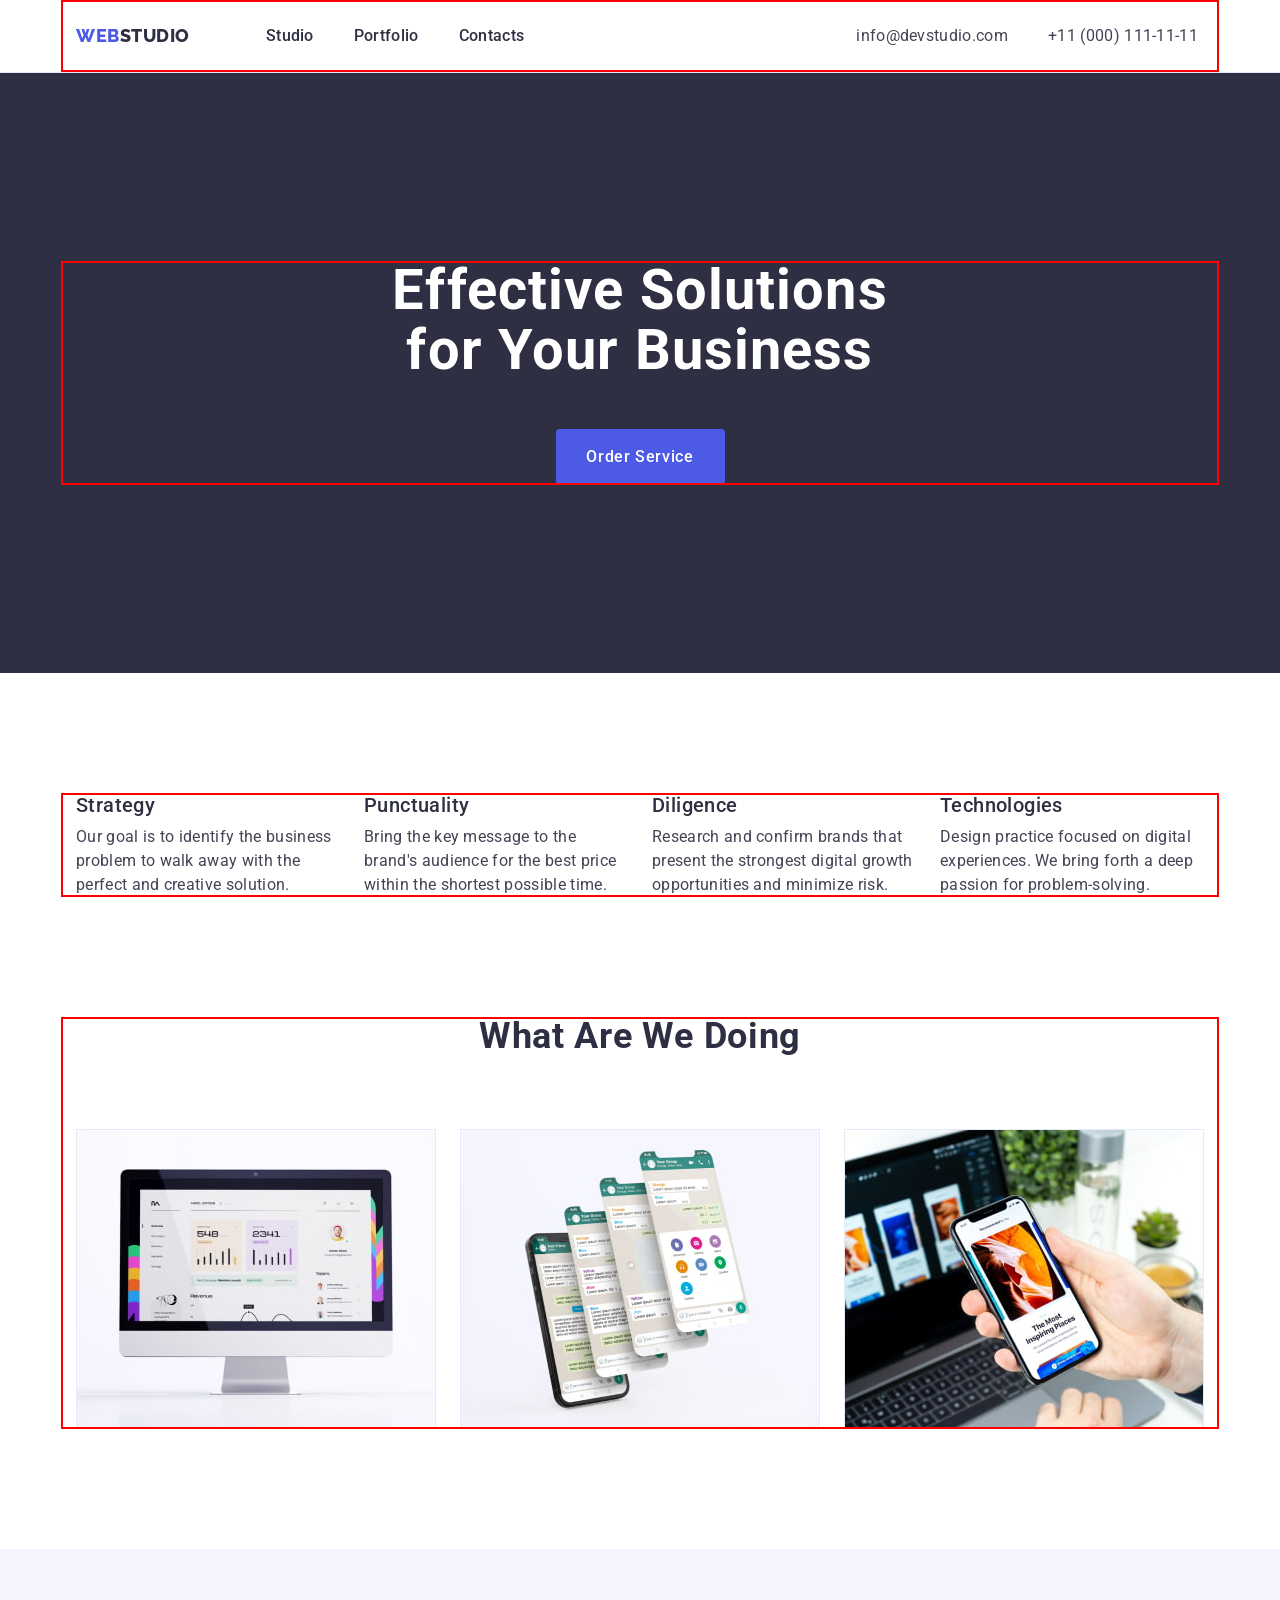
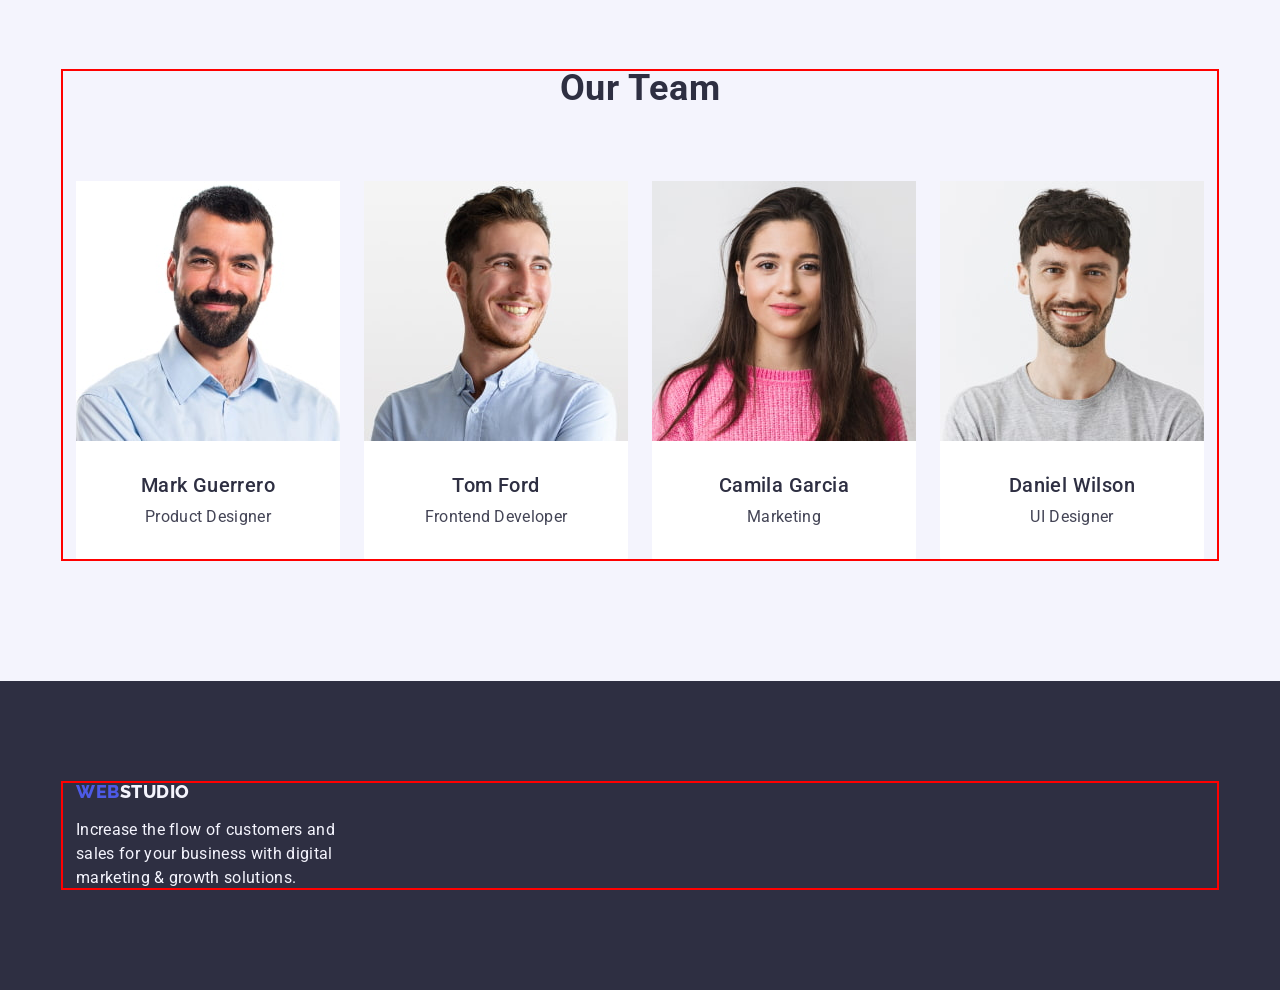
==== index.html @ 69211ae1 "Initial commit" ====
<!DOCTYPE html>
<html lang="en">
  <head>
    <meta charset="UTF-8" />
    <meta http-equiv="X-UA-Compatible" content="IE=edge" />
    <meta name="viewport" content="width=device-width, initial-scale=1.0" />
    <title>WebStudio</title>
    <link rel="preconnect" href="https://fonts.googleapis.com" />
    <link rel="preconnect" href="https://fonts.gstatic.com" crossorigin />
    <link
      href="https://fonts.googleapis.com/css2?family=Raleway:wght@800&family=Roboto:wght@400;500;700;900&display=swap"
      rel="stylesheet"
    />
    <link rel="stylesheet" href="./css/modern-normalize.min.css" />
    <link rel="stylesheet" href="./css/styles.css" />
  </head>
  <body>
    <header class="header">
      <div class="container header-flex">
        <nav class="nav-header-flex">
          <a class="icon link logo-header" href="./index.html"
            >Web<span class="logo">Studio</span></a
          >
          <ul class="list header-nav-list">
            <li>
              <a class="link header-nav hover focus" href="./index.html"
                >Studio</a
              >
            </li>
            <li>
              <a class="link header-nav hover focus" href="./portfolio.html"
                >Portfolio</a
              >
            </li>
            <li>
              <a class="link header-nav hover focus" href="">Contacts</a>
            </li>
          </ul>
        </nav>
        <address class="addres">
          <ul class="list addres-list">
            <li>
              <a
                class="link list header-addres hover focus"
                href="mailto:info@devstudio.com"
                >info@devstudio.com</a
              >
            </li>
            <li>
              <a
                class="link list header-addres hover focus"
                href="tel:+110001111111"
                >+11 (000) 111-11-11</a
              >
            </li>
          </ul>
        </address>
      </div>
    </header>
    <main>
      <section class="section-cl-hero">
        <div class="container">
          <h1 class="title-hero">Effective Solutions for Your Business</h1>
          <button class="btn btn-hero" type="button">Order Service</button>
        </div>
      </section>
      <section class="section-two">
        <div class="container">
          <h2 class="subtitle" hidden>Feature</h2>
          <ul class="list">
            <li class="text-section-two">
              <h3 class="subtitle">Strategy</h3>
              <p class="body-txt">
                Our goal is to identify the business problem to walk away with
                the perfect and creative solution.
              </p>
            </li>
            <li class="text-section-two">
              <h3 class="subtitle">Punctuality</h3>
              <p class="body-txt">
                Bring the key message to the brand's audience for the best price
                within the shortest possible time.
              </p>
            </li>
            <li class="text-section-two">
              <h3 class="subtitle">Diligence</h3>
              <p class="body-txt">
                Research and confirm brands that present the strongest digital
                growth opportunities and minimize risk.
              </p>
            </li>
            <li class="text-section-two">
              <h3 class="subtitle">Technologies</h3>
              <p class="body-txt">
                Design practice focused on digital experiences. We bring forth a
                deep passion for problem-solving.
              </p>
            </li>
          </ul>
        </div>
      </section>
      <section class="section-three">
        <div class="container">
          <h2 class="main-subtitle">What are we doing</h2>
          <ul class="list">
            <li class="text-section-three">
              <img
                src="./images/main-section3/Rectangle71.jpg"
                alt="monitor"
                width="360"
                height="300"
              />
            </li>
            <li class="text-section-three">
              <img
                src="./images/main-section3/Rectangle72.jpg"
                alt="telefon zi skrinamy"
                width="360"
                height="300"
              />
            </li>
            <li class="text-section-three">
              <img
                src="./images/main-section3/Rectangle73.jpg"
                alt="telefon u ruci"
                width="360"
                height="300"
              />
            </li>
          </ul>
        </div>
      </section>
      <section class="section-four">
        <div class="container">
          <h2 class="main-subtitle">Our Team</h2>
          <ul class="list">
            <li class="list-background text-section-four">
              <img
                src="./images/main-section4team/img.jpg"
                alt="Mark Guerrero"
                width="264"
                height="260"
              />
              <div class="container-list-four">
                <h3 class="subtitle subtitle-section-four">Mark Guerrero</h3>
                <p class="body-txt small-txt">Product Designer</p>
              </div>
            </li>
            <li class="list-background text-section-four">
              <img
                src="./images/main-section4team/img2.jpg"
                alt="Tom Ford"
                width="264"
                height="260"
              />
              <div class="container-list-four">
                <h3 class="subtitle subtitle-section-four">Tom Ford</h3>
                <p class="body-txt small-txt">Frontend Developer</p>
              </div>
            </li>
            <li class="list-background text-section-four">
              <img
                src="./images/main-section4team/img3.jpg"
                alt="Camila Garcia"
                width="264"
                height="260"
              />
              <div class="container-list-four">
                <h3 class="subtitle subtitle-section-four">Camila Garcia</h3>
                <p class="body-txt small-txt">Marketing</p>
              </div>
            </li>
            <li class="list-background text-section-four">
              <img
                src="./images/main-section4team/img4.jpg"
                alt="Daniel Wilson"
                width="264"
                height="260"
              />
              <div class="container-list-four">
                <h3 class="subtitle subtitle-section-four">Daniel Wilson</h3>
                <p class="body-txt small-txt">UI Designer</p>
              </div>
            </li>
          </ul>
        </div>
      </section>
    </main>
    <footer class="footer">
      <div class="container">
        <a class="icon link icon-footer" href="./index.html"
          >Web<span class="logo-footer">Studio</span></a
        >
        <p class="body-txt-footer">
          Increase the flow of customers and sales for your business with
          digital marketing & growth solutions.
        </p>
      </div>
    </footer>
  </body>
</html>
---- css/styles.css ----
:root {
  /* color */
  --logo-color: #404bbf;
  --main-txt-cl: #2e2f42;
  --secondary-txt-cl: #434455;
}
body {
  font-family: "Roboto", sans-serif;
  color: #434455;
  background-color: #ffffff;
}

.container {
  width: 1158px;
  padding: 0 15px;
  margin: 0 auto;
  outline: 2px solid red;
  outline-offset: -2px;
}

img {
  display: block;
}
h1,
h2,
h3,
h4,
h5,
h6,
p,
ul {
  margin: 0;
}

/**
  |============================
  | Header
  |============================
*/
.header {
  border-bottom: 1px solid #e7e9fc;
}
.nav-header-flex {
  display: flex;
  align-items: center;
}
.list,
.list-portfolio-btn,
.list-portfolio-card {
  list-style: none;
  display: flex;
  gap: 24px;
  padding-left: 0px;
}
.list-portfolio-btn {
  justify-content: center;
  margin-bottom: 72px;
}

.list-portfolio-card {
  flex-wrap: wrap;
  column-gap: 24px;
  row-gap: 48px;
}
.link {
  text-decoration: none;
}
.hover:hover,
.focus:focus {
  color: #404bbf;
}
.addres {
  font-style: normal;
}
.header-addres {
  line-height: 1.5;
  letter-spacing: 0.02em;
  color: inherit;
}
.addres-list {
  display: flex;
  align-items: center;
  gap: 40px;
  padding: 24px 0;
}
.header-flex {
  display: flex;
  align-items: center;
  margin: 0 auto;
}

.header-nav {
  font-weight: 500;
  line-height: 1.5;
  letter-spacing: 0.02em;
  color: #2e2f42;
  padding: 24px 0;
}
.header-nav-list {
  display: flex;
  align-items: center;
  gap: 40px;
  margin-right: 332px;
  padding: 0;
}
.logo {
  font-family: "Raleway", sans-serif;
  font-weight: 800;
  font-size: 18px;
  line-height: 1.17;
  display: flex;
  align-items: center;
  letter-spacing: 0.03em;
  text-transform: uppercase;
  color: #2e2f42;
}
.icon {
  font-family: "Raleway", sans-serif;
  font-weight: 800;
  font-size: 18px;
  line-height: 1.17;
  display: flex;
  align-items: center;
  letter-spacing: 0.03em;
  text-transform: uppercase;
  color: #4d5ae5;
}
.logo-header {
  display: flex;
  margin-right: 76px;
  padding: 24px 0;
}

/**
  |============================
  | Main
  |============================
*/
.section {
  padding: 120px 0;
}
.main-subtitle {
  font-weight: 700;
  font-size: 36px;
  line-height: 1.11;
  letter-spacing: 0.02em;
  text-align: center;
  text-transform: capitalize;
  color: #2e2f42;
  margin-bottom: 72px;
}
.subtitle,
.subtitle-section-four {
  font-weight: 500;
  font-size: 20px;
  line-height: 1.2;
  letter-spacing: 0.02em;
  color: #2e2f42;
  margin-bottom: 8px;
}
.subtitle-section-four {
  text-align: center;
}
.text-section-four {
  border-radius: 0px 0px 4px 4px;
  flex-basis: calc((100% - 72px) / 4);
}
.text-section-two {
  min-width: 264px;
}

.container-list-four,
.container-portfolio-card {
  padding: 32px 16px;
}
.container-portfolio-card {
  border: 1px solid #e7e9fc;
  border-top: none;
}
.section-cl-hero {
  background-color: #2e2f42;
  padding: 188px 0;
  text-align: center;
}

.btn:hover,
.btn:focus {
  background-color: #404bbf;
  color: #ffffff;
}
.btn-hero {
  font-family: inherit;
  font-style: normal;
  font-weight: 500;
  font-size: 16px;
  line-height: 1.5;
  display: flex;
  align-items: center;
  cursor: pointer;
  letter-spacing: 0.04em;
  background-color: #4d5ae5;
  color: #ffffff;
  display: block;
  min-width: 169px;
  height: 56px;
  border: none;
  border-radius: 4px;
  cursor: pointer;
  margin: auto;
}
.btn-portfolio {
  font-family: inherit;
  font-style: normal;
  font-weight: 500;
  font-size: 16px;
  line-height: 1.5;
  display: flex;
  align-items: center;
  cursor: pointer;
  letter-spacing: 0.04em;
  background-color: #f4f4fd;
  color: #4d5ae5;
  padding: 12px 24px;
  border: 1px solid #e7e9fc;
  border-radius: 4px;
}
.btn-portfolio:hover,
.btn-portfolio:focus {
  background-color: #404bbf;
  color: #ffffff;
  border: 1px solid transparent;
}
.title-hero {
  font-weight: 700;
  font-size: 56px;
  line-height: 1.07;
  letter-spacing: 0.02em;
  text-align: center;
  color: #ffffff;
  max-width: 496px;
  margin: auto;
  padding-bottom: 48px;
}
.section-two,
.section-four {
  padding: 120px 0;
}
.section-three {
  padding-bottom: 120px;
}
.text-section-three {
  flex-basis: calc((100% - 48px) / 3);
}
.card-portfolio {
  min-width: 360px;
}
.section-four {
  background-color: #f4f4fd;
}
.list-background {
  background-color: #ffffff;
}
.body-txt,
.body-txt-footer {
  font-size: 16px;
  line-height: 1.5;
  letter-spacing: 0.02em;
  color: #434455;
}
.body-txt-footer {
  color: #f4f4fd;
  max-width: 264px;
}
.small-txt {
  text-align: center;
}
.visually-hidden {
  position: absolute;
  width: 1px;
  height: 1px;
  margin: -1px;
  border: 0;
  padding: 0;

  white-space: nowrap;
  clip-path: inset(100%);
  clip: rect(0 0 0 0);
  overflow: hidden;
}
.section-portfolio {
  padding: 96px 0 120px;
}

/**
  |============================
  | Footer
  |============================
*/
.footer {
  background-color: #2e2f42;
  padding: 100px 0;
}
.logo-footer {
  font-family: "Raleway", sans-serif;
  font-weight: 800;
  font-size: 18px;
  line-height: 1.17;
  display: flex;
  align-items: center;
  letter-spacing: 0.03em;
  text-transform: uppercase;
  color: #f4f4fd;
  display: inline-block;
}
.icon-footer {
  display: inline-block;
  margin-bottom: 16px;
}
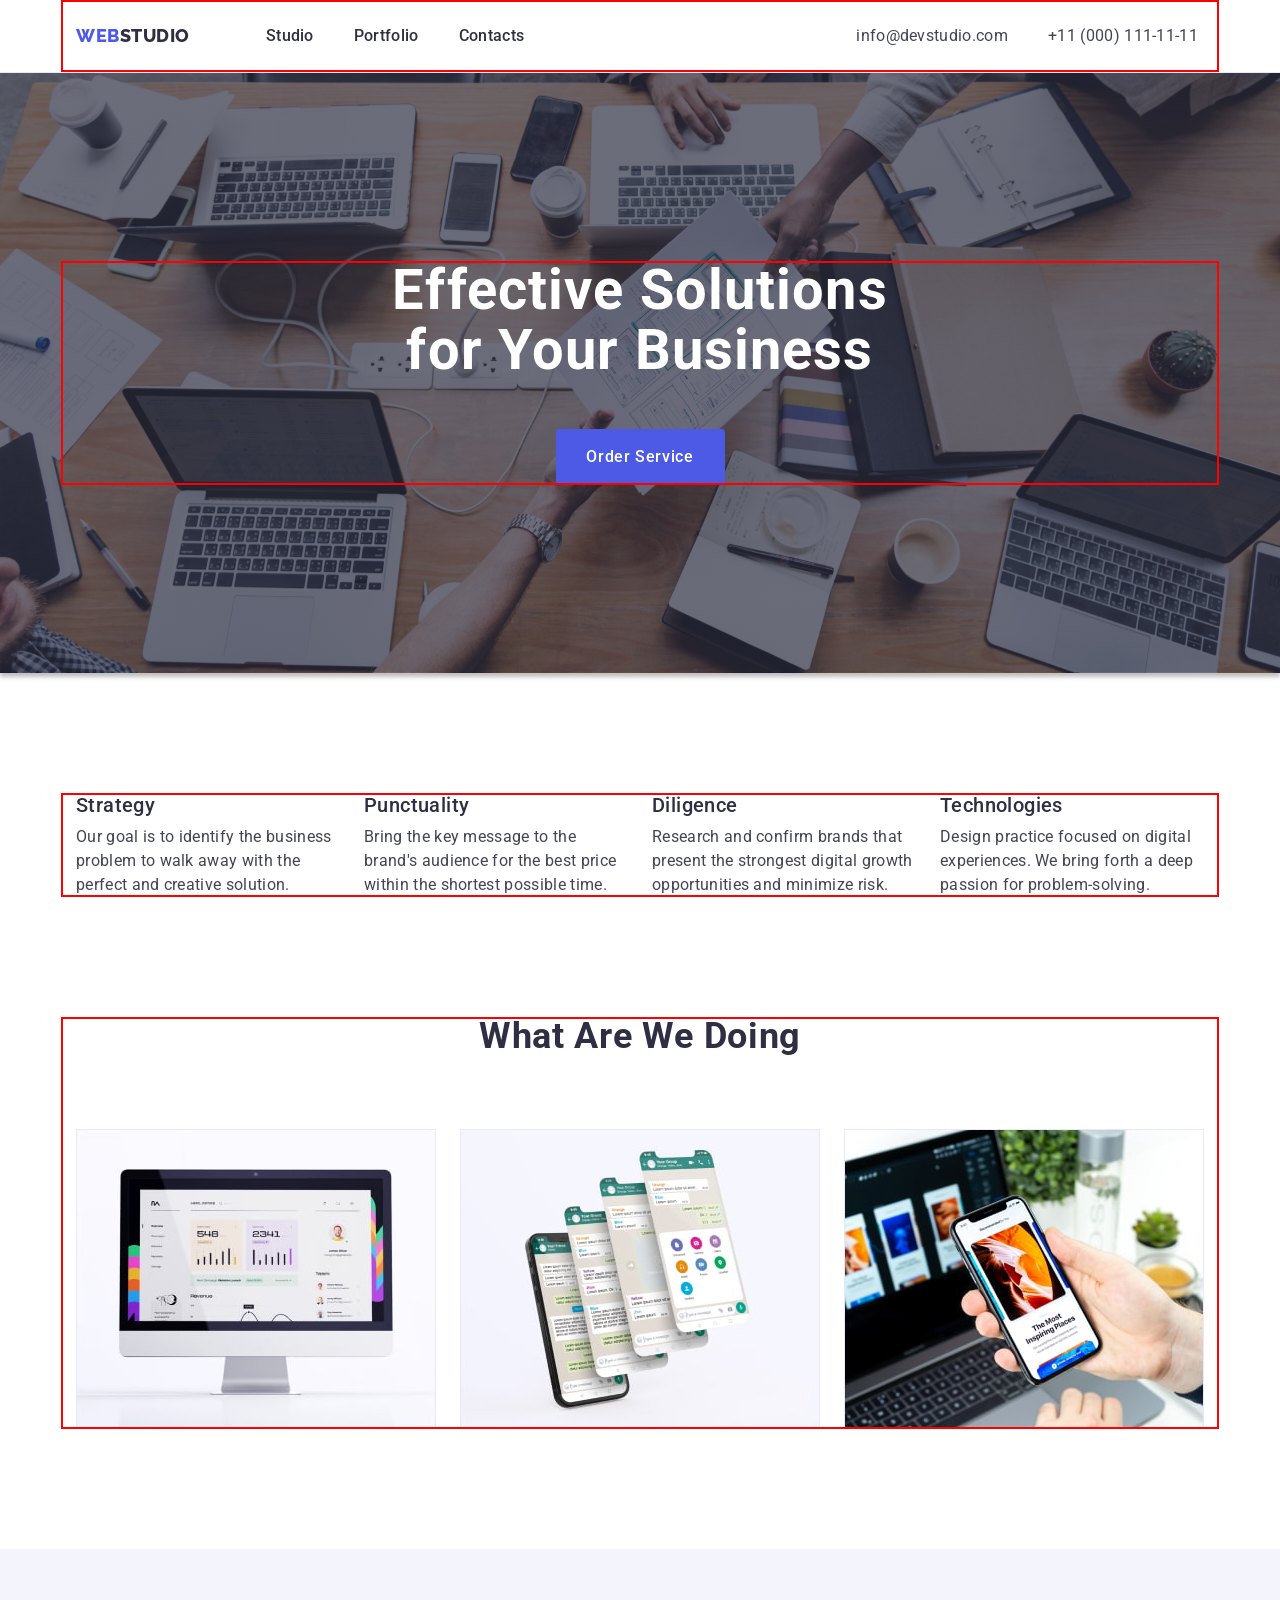
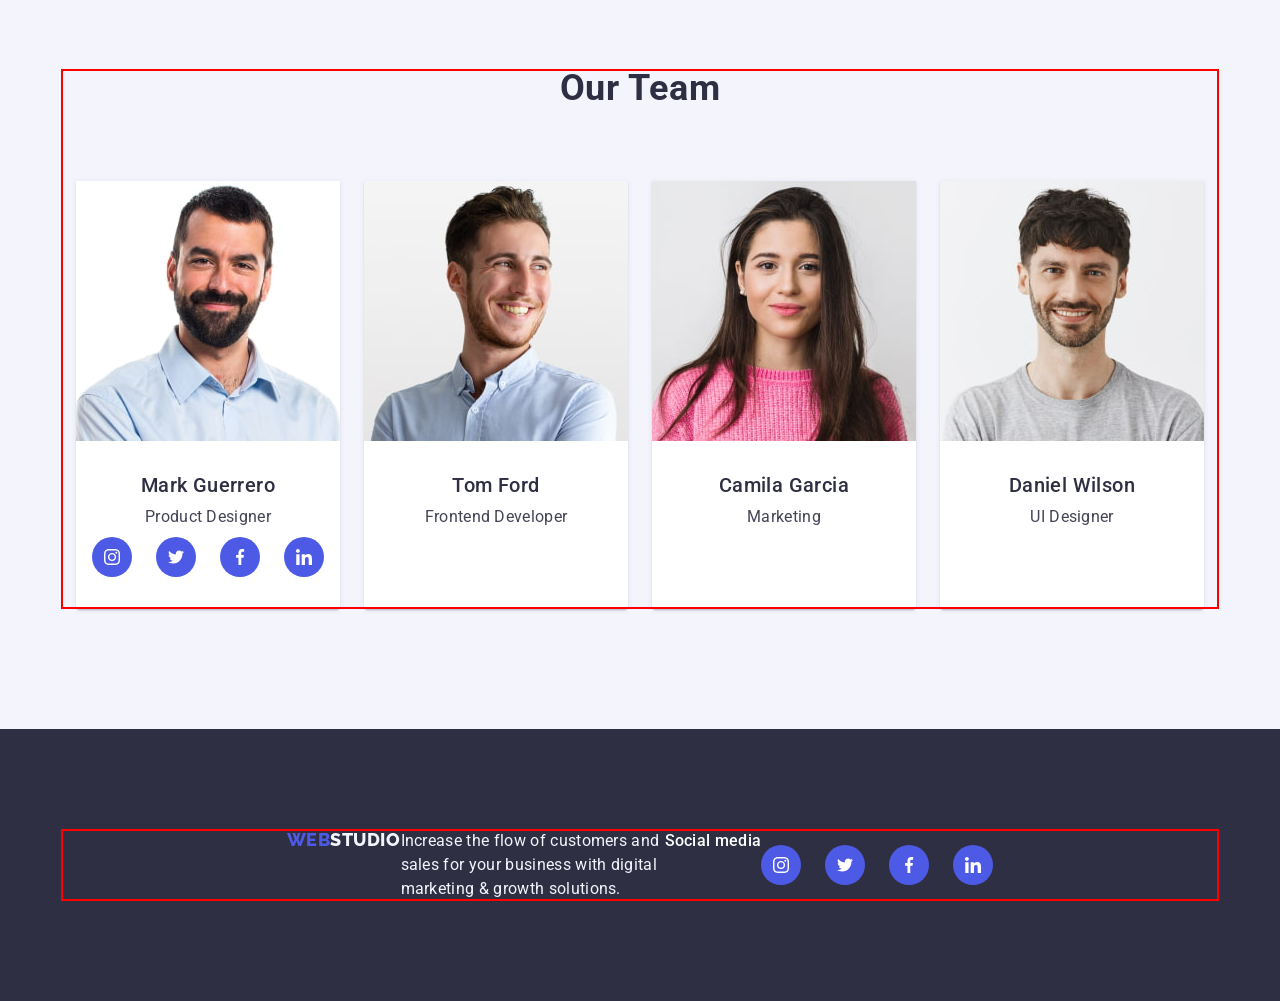
==== commit b4e91972: "sub" ====
--- a/index.html
+++ b/index.html
@@ -23,17 +23,13 @@
           >
           <ul class="list header-nav-list">
             <li>
-              <a class="link header-nav hover focus" href="./index.html"
-                >Studio</a
-              >
-            </li>
-            <li>
-              <a class="link header-nav hover focus" href="./portfolio.html"
-                >Portfolio</a
-              >
-            </li>
-            <li>
-              <a class="link header-nav hover focus" href="">Contacts</a>
+              <a class="link header-nav" href="./index.html">Studio</a>
+            </li>
+            <li>
+              <a class="link header-nav" href="./portfolio.html">Portfolio</a>
+            </li>
+            <li>
+              <a class="link header-nav" href="">Contacts</a>
             </li>
           </ul>
         </nav>
@@ -41,15 +37,13 @@
           <ul class="list addres-list">
             <li>
               <a
-                class="link list header-addres hover focus"
+                class="link list header-addres"
                 href="mailto:info@devstudio.com"
                 >info@devstudio.com</a
               >
             </li>
             <li>
-              <a
-                class="link list header-addres hover focus"
-                href="tel:+110001111111"
+              <a class="link list header-addres" href="tel:+110001111111"
                 >+11 (000) 111-11-11</a
               >
             </li>
@@ -58,7 +52,7 @@
       </div>
     </header>
     <main>
-      <section class="section-cl-hero">
+      <section class="section-cl-hero hero-img">
         <div class="container">
           <h1 class="title-hero">Effective Solutions for Your Business</h1>
           <button class="btn btn-hero" type="button">Order Service</button>
@@ -134,7 +128,7 @@
         <div class="container">
           <h2 class="main-subtitle">Our Team</h2>
           <ul class="list">
-            <li class="list-background text-section-four">
+            <li class="list-card text-section-four">
               <img
                 src="./images/main-section4team/img.jpg"
                 alt="Mark Guerrero"
@@ -144,9 +138,63 @@
               <div class="container-list-four">
                 <h3 class="subtitle subtitle-section-four">Mark Guerrero</h3>
                 <p class="body-txt small-txt">Product Designer</p>
+                <ul class="socials list">
+                  <li class="socials-item">
+                    <a
+                      class="socials-link"
+                      href=""
+                      target="_blank"
+                      rel="noopener noreferrer"
+                      aria-label="Instagram icon"
+                    >
+                      <svg class="socials-icon" width="16" height="16">
+                        <use href="./images/icons.svg#instagram"></use>
+                      </svg>
+                    </a>
+                  </li>
+                  <li class="socials-item">
+                    <a
+                      class="socials-link"
+                      href=""
+                      target="_blank"
+                      rel="noopener noreferrer"
+                      aria-label="Twitter icon"
+                    >
+                      <svg class="socials-icon" width="16" height="16">
+                        <use href="./images/icons.svg#twitter"></use>
+                      </svg>
+                    </a>
+                  </li>
+                  <li class="socials-item">
+                    <a
+                      class="socials-link"
+                      href=""
+                      target="_blank"
+                      rel="noopener noreferrer"
+                      aria-label="Facebook icon"
+                    >
+                      <svg class="socials-icon" width="16" height="16">
+                        <use href="./images/icons.svg#facebook"></use>
+                      </svg>
+                    </a>
+                  </li>
+                  <li class="socials-item">
+                    <a
+                      class="socials-link"
+                      href=""
+                      target="_blank"
+                      rel="noopener noreferrer"
+                      aria-label="Linkedin icon"
+                    >
+                      <svg class="socials-icon" width="16" height="16">
+                        <use href="./images/icons.svg#linkedin"></use>
+                      </svg>
+                    </a>
+                  </li>
+                </ul>
               </div>
             </li>
-            <li class="list-background text-section-four">
+            <li class="list-card text-section-four">
               <img
                 src="./images/main-section4team/img2.jpg"
                 alt="Tom Ford"
@@ -158,7 +206,7 @@
                 <p class="body-txt small-txt">Frontend Developer</p>
               </div>
             </li>
-            <li class="list-background text-section-four">
+            <li class="list-card text-section-four">
               <img
                 src="./images/main-section4team/img3.jpg"
                 alt="Camila Garcia"
@@ -170,7 +218,7 @@
                 <p class="body-txt small-txt">Marketing</p>
               </div>
             </li>
-            <li class="list-background text-section-four">
+            <li class="list-card text-section-four">
               <img
                 src="./images/main-section4team/img4.jpg"
                 alt="Daniel Wilson"
@@ -188,13 +236,70 @@
     </main>
     <footer class="footer">
       <div class="container">
-        <a class="icon link icon-footer" href="./index.html"
-          >Web<span class="logo-footer">Studio</span></a
-        >
-        <p class="body-txt-footer">
-          Increase the flow of customers and sales for your business with
-          digital marketing & growth solutions.
-        </p>
+        <div class="footer-social">
+          <a class="icon link icon-footer" href="./index.html"
+            >Web<span class="logo-footer">Studio</span></a
+          >
+          <p class="body-txt-footer">
+            Increase the flow of customers and sales for your business with
+            digital marketing & growth solutions.
+          </p>
+          <p class="social-footer-txt">Social media</p>
+          <ul class="socials list">
+            <li class="socials-item">
+              <a
+                class="socials-link"
+                href=""
+                target="_blank"
+                rel="noopener noreferrer"
+                aria-label="Instagram icon"
+              >
+                <svg class="socials-icon" width="16" height="16">
+                  <use href="./images/icons.svg#instagram"></use>
+                </svg>
+              </a>
+            </li>
+            <li class="socials-item">
+              <a
+                class="socials-link"
+                href=""
+                target="_blank"
+                rel="noopener noreferrer"
+                aria-label="Twitter icon"
+              >
+                <svg class="socials-icon" width="16" height="16">
+                  <use href="./images/icons.svg#twitter"></use>
+                </svg>
+              </a>
+            </li>
+            <li class="socials-item">
+              <a
+                class="socials-link"
+                href=""
+                target="_blank"
+                rel="noopener noreferrer"
+                aria-label="Facebook icon"
+              >
+                <svg class="socials-icon" width="16" height="16">
+                  <use href="./images/icons.svg#facebook"></use>
+                </svg>
+              </a>
+            </li>
+            <li class="socials-item">
+              <a
+                class="socials-link"
+                href=""
+                target="_blank"
+                rel="noopener noreferrer"
+                aria-label="Linkedin icon"
+              >
+                <svg class="socials-icon" width="16" height="16">
+                  <use href="./images/icons.svg#linkedin"></use>
+                </svg>
+              </a>
+            </li>
+          </ul>
+        </div>
       </div>
     </footer>
   </body>
--- a/css/styles.css
+++ b/css/styles.css
@@ -65,10 +65,7 @@
 .link {
   text-decoration: none;
 }
-.hover:hover,
-.focus:focus {
-  color: #404bbf;
-}
+
 .addres {
   font-style: normal;
 }
@@ -77,6 +74,10 @@
   letter-spacing: 0.02em;
   color: inherit;
 }
+.header-addres:hover,
+.header-addres:focus {
+  color: #404bbf;
+}
 .addres-list {
   display: flex;
   align-items: center;
@@ -95,6 +96,10 @@
   letter-spacing: 0.02em;
   color: #2e2f42;
   padding: 24px 0;
+}
+.header-nav:hover,
+.header-nav:focus {
+  color: #404bbf;
 }
 .header-nav-list {
   display: flex;
@@ -173,6 +178,8 @@
 .container-portfolio-card {
   padding: 32px 16px;
 }
+.container-list-four {
+}
 .container-portfolio-card {
   border: 1px solid #e7e9fc;
   border-top: none;
@@ -182,7 +189,20 @@
   padding: 188px 0;
   text-align: center;
 }
-
+.hero-img {
+  background-image: linear-gradient(
+      rgba(46, 47, 66, 0.7),
+      rgba(46, 47, 66, 0.7)
+    ),
+    url(../images/hero-section/people-office.png);
+  max-width: 1440px;
+  margin-left: auto;
+  margin-right: auto;
+  background-repeat: no-repeat;
+  background-position: center;
+  background-size: cover;
+  box-shadow: 0px 4px 4px rgba(0, 0, 0, 0.25);
+}
 .btn:hover,
 .btn:focus {
   background-color: #404bbf;
@@ -229,6 +249,8 @@
   background-color: #404bbf;
   color: #ffffff;
   border: 1px solid transparent;
+  box-shadow: 0px 3px 1px rgba(0, 0, 0, 0.1), 0px 2px 1px rgba(0, 0, 0, 0.08),
+    0px 2px 2px rgba(0, 0, 0, 0.12);
 }
 .title-hero {
   font-weight: 700;
@@ -254,11 +276,17 @@
 .card-portfolio {
   min-width: 360px;
 }
+.card-portfolio:hover {
+  box-shadow: 0px 1px 6px rgba(46, 47, 66, 0.08),
+    0px 1px 1px rgba(46, 47, 66, 0.16), 0px 2px 1px rgba(46, 47, 66, 0.08);
+}
 .section-four {
   background-color: #f4f4fd;
 }
-.list-background {
+.list-card {
   background-color: #ffffff;
+  box-shadow: 0px 1px 6px rgba(46, 47, 66, 0.08),
+    0px 1px 1px rgba(46, 47, 66, 0.16), 0px 2px 1px rgba(46, 47, 66, 0.08);
 }
 .body-txt,
 .body-txt-footer {
@@ -273,6 +301,7 @@
 }
 .small-txt {
   text-align: center;
+  margin-bottom: 8px;
 }
 .visually-hidden {
   position: absolute;
@@ -290,6 +319,28 @@
 .section-portfolio {
   padding: 96px 0 120px;
 }
+.socials {
+  justify-content: center;
+  align-items: center;
+}
+.socials-item {
+}
+.socials-link {
+  display: flex;
+  align-items: center;
+  justify-content: center;
+  background-color: #4d5ae5;
+  border-radius: 50%;
+  width: 40px;
+  height: 40px;
+}
+.socials-link:hover,
+.socials-link:focus {
+  background-color: #404bbf;
+}
+.socials-icon {
+  fill: #ffffff;
+}
 
 /**
   |============================
@@ -300,6 +351,7 @@
   background-color: #2e2f42;
   padding: 100px 0;
 }
+
 .logo-footer {
   font-family: "Raleway", sans-serif;
   font-weight: 800;
@@ -316,3 +368,14 @@
   display: inline-block;
   margin-bottom: 16px;
 }
+.social-footer-txt {
+  font-weight: 500;
+  line-height: 1.5;
+  letter-spacing: 0.02em;
+  color: #ffffff;
+  margin-bottom: 16px;
+}
+.footer-social {
+  display: flex;
+  justify-content: center;
+}
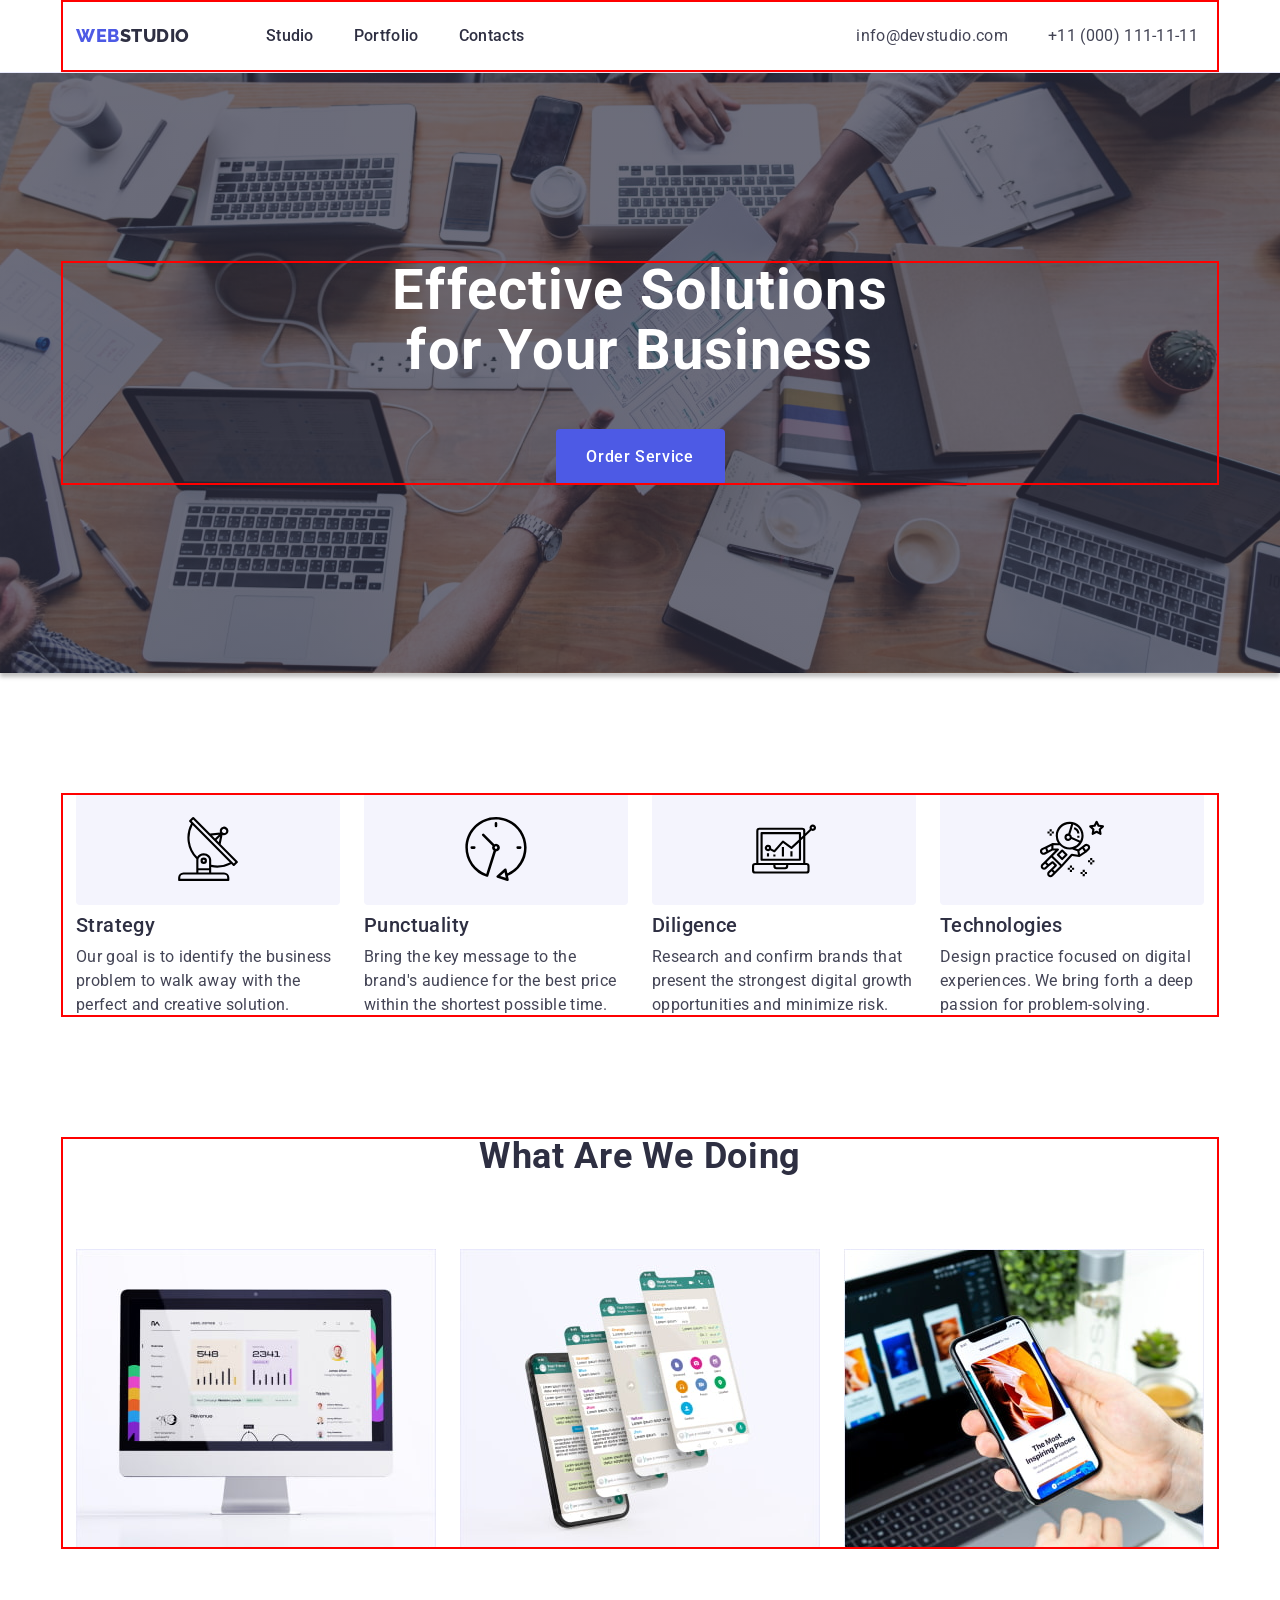
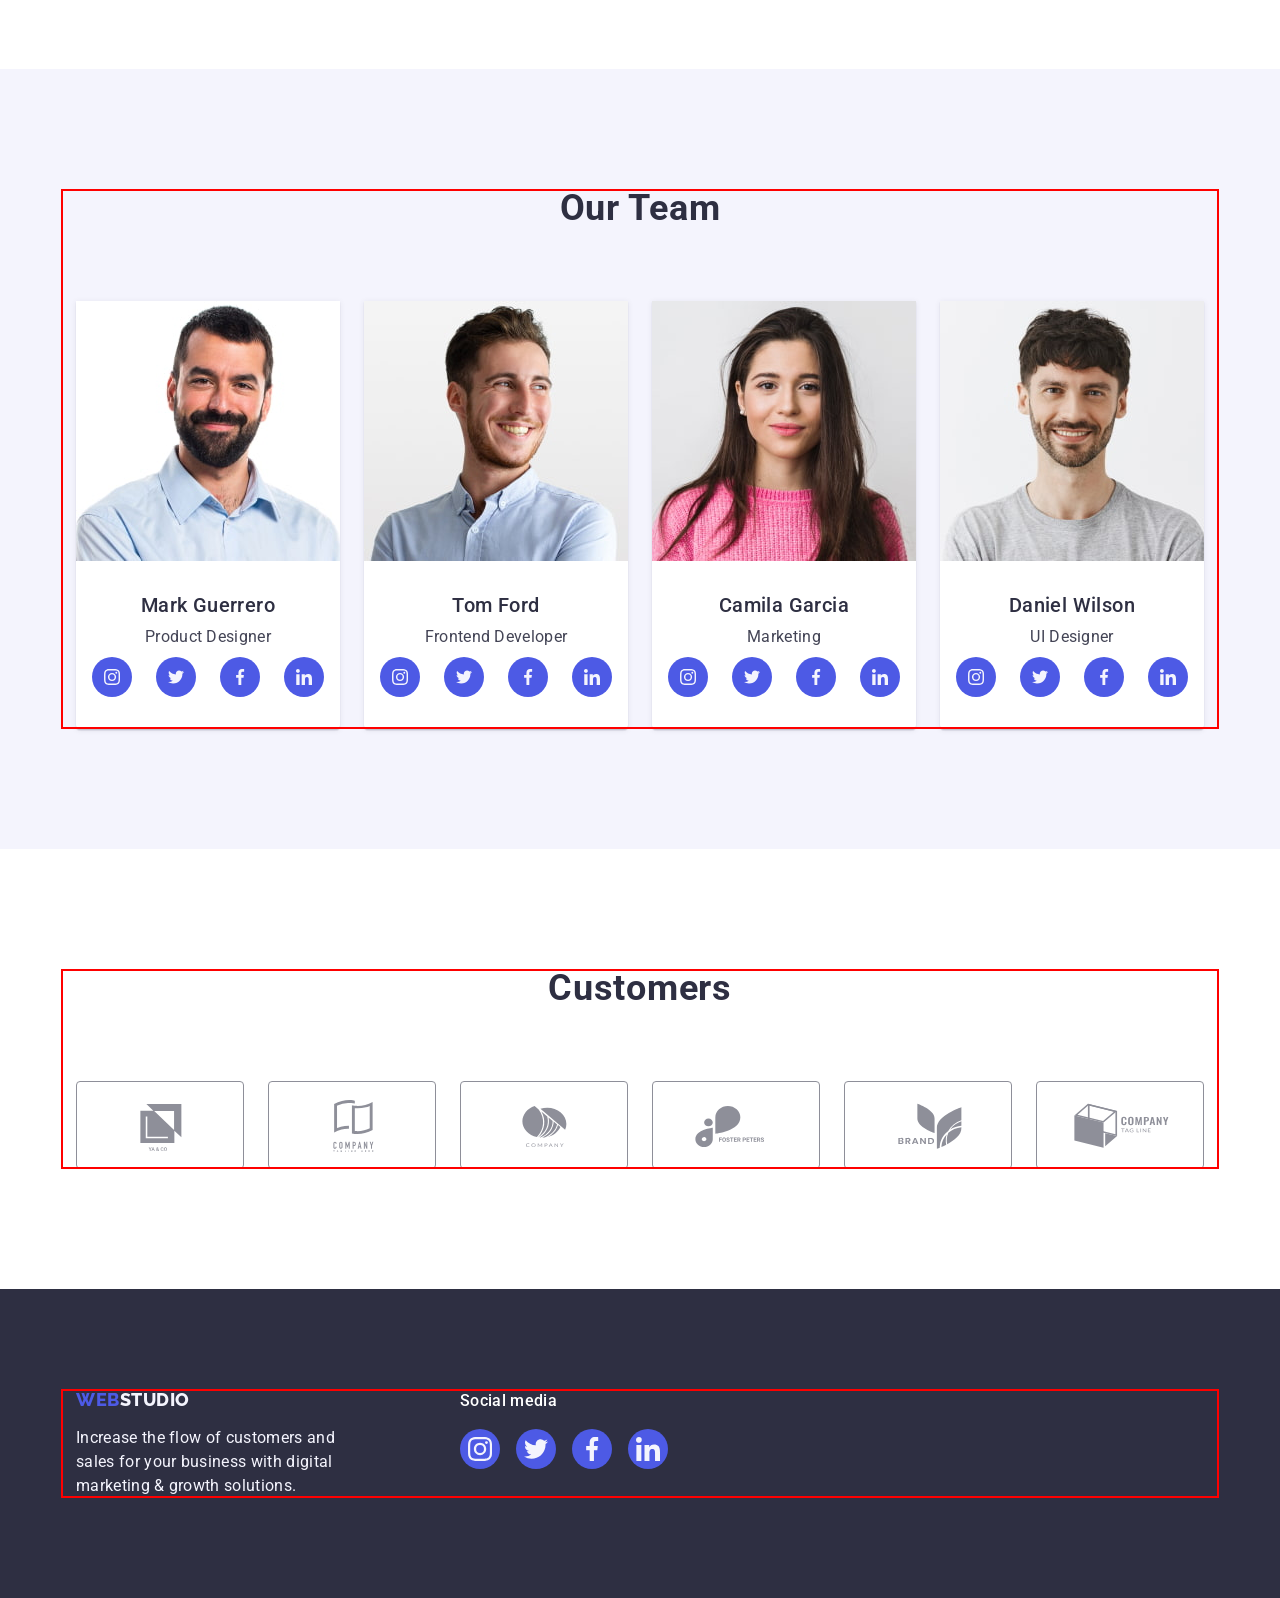
==== commit c2949cf0: "sub" ====
--- a/index.html
+++ b/index.html
@@ -63,6 +63,11 @@
           <h2 class="subtitle" hidden>Feature</h2>
           <ul class="list">
             <li class="text-section-two">
+              <div class="container-section-two">
+                <svg class="" width="64" height="64">
+                  <use href="./images/icons.svg#antenna"></use>
+                </svg>
+              </div>
               <h3 class="subtitle">Strategy</h3>
               <p class="body-txt">
                 Our goal is to identify the business problem to walk away with
@@ -70,6 +75,11 @@
               </p>
             </li>
             <li class="text-section-two">
+              <div class="container-section-two">
+                <svg class="" width="64" height="64">
+                  <use href="./images/icons.svg#clock"></use>
+                </svg>
+              </div>
               <h3 class="subtitle">Punctuality</h3>
               <p class="body-txt">
                 Bring the key message to the brand's audience for the best price
@@ -77,6 +87,11 @@
               </p>
             </li>
             <li class="text-section-two">
+              <div class="container-section-two">
+                <svg class="" width="64" height="64">
+                  <use href="./images/icons.svg#diagram"></use>
+                </svg>
+              </div>
               <h3 class="subtitle">Diligence</h3>
               <p class="body-txt">
                 Research and confirm brands that present the strongest digital
@@ -84,6 +99,11 @@
               </p>
             </li>
             <li class="text-section-two">
+              <div class="container-section-two">
+                <svg class="" width="64" height="64">
+                  <use href="./images/icons.svg#astronaut"></use>
+                </svg>
+              </div>
               <h3 class="subtitle">Technologies</h3>
               <p class="body-txt">
                 Design practice focused on digital experiences. We bring forth a
@@ -204,6 +224,60 @@
               <div class="container-list-four">
                 <h3 class="subtitle subtitle-section-four">Tom Ford</h3>
                 <p class="body-txt small-txt">Frontend Developer</p>
+                <ul class="socials list">
+                  <li class="socials-item">
+                    <a
+                      class="socials-link"
+                      href=""
+                      target="_blank"
+                      rel="noopener noreferrer"
+                      aria-label="Instagram icon"
+                    >
+                      <svg class="socials-icon" width="16" height="16">
+                        <use href="./images/icons.svg#instagram"></use>
+                      </svg>
+                    </a>
+                  </li>
+                  <li class="socials-item">
+                    <a
+                      class="socials-link"
+                      href=""
+                      target="_blank"
+                      rel="noopener noreferrer"
+                      aria-label="Twitter icon"
+                    >
+                      <svg class="socials-icon" width="16" height="16">
+                        <use href="./images/icons.svg#twitter"></use>
+                      </svg>
+                    </a>
+                  </li>
+                  <li class="socials-item">
+                    <a
+                      class="socials-link"
+                      href=""
+                      target="_blank"
+                      rel="noopener noreferrer"
+                      aria-label="Facebook icon"
+                    >
+                      <svg class="socials-icon" width="16" height="16">
+                        <use href="./images/icons.svg#facebook"></use>
+                      </svg>
+                    </a>
+                  </li>
+                  <li class="socials-item">
+                    <a
+                      class="socials-link"
+                      href=""
+                      target="_blank"
+                      rel="noopener noreferrer"
+                      aria-label="Linkedin icon"
+                    >
+                      <svg class="socials-icon" width="16" height="16">
+                        <use href="./images/icons.svg#linkedin"></use>
+                      </svg>
+                    </a>
+                  </li>
+                </ul>
               </div>
             </li>
             <li class="list-card text-section-four">
@@ -216,6 +290,60 @@
               <div class="container-list-four">
                 <h3 class="subtitle subtitle-section-four">Camila Garcia</h3>
                 <p class="body-txt small-txt">Marketing</p>
+                <ul class="socials list">
+                  <li class="socials-item">
+                    <a
+                      class="socials-link"
+                      href=""
+                      target="_blank"
+                      rel="noopener noreferrer"
+                      aria-label="Instagram icon"
+                    >
+                      <svg class="socials-icon" width="16" height="16">
+                        <use href="./images/icons.svg#instagram"></use>
+                      </svg>
+                    </a>
+                  </li>
+                  <li class="socials-item">
+                    <a
+                      class="socials-link"
+                      href=""
+                      target="_blank"
+                      rel="noopener noreferrer"
+                      aria-label="Twitter icon"
+                    >
+                      <svg class="socials-icon" width="16" height="16">
+                        <use href="./images/icons.svg#twitter"></use>
+                      </svg>
+                    </a>
+                  </li>
+                  <li class="socials-item">
+                    <a
+                      class="socials-link"
+                      href=""
+                      target="_blank"
+                      rel="noopener noreferrer"
+                      aria-label="Facebook icon"
+                    >
+                      <svg class="socials-icon" width="16" height="16">
+                        <use href="./images/icons.svg#facebook"></use>
+                      </svg>
+                    </a>
+                  </li>
+                  <li class="socials-item">
+                    <a
+                      class="socials-link"
+                      href=""
+                      target="_blank"
+                      rel="noopener noreferrer"
+                      aria-label="Linkedin icon"
+                    >
+                      <svg class="socials-icon" width="16" height="16">
+                        <use href="./images/icons.svg#linkedin"></use>
+                      </svg>
+                    </a>
+                  </li>
+                </ul>
               </div>
             </li>
             <li class="list-card text-section-four">
@@ -228,15 +356,118 @@
               <div class="container-list-four">
                 <h3 class="subtitle subtitle-section-four">Daniel Wilson</h3>
                 <p class="body-txt small-txt">UI Designer</p>
-              </div>
+                <ul class="socials list">
+                  <li class="socials-item">
+                    <a
+                      class="socials-link"
+                      href=""
+                      target="_blank"
+                      rel="noopener noreferrer"
+                      aria-label="Instagram icon"
+                    >
+                      <svg class="socials-icon" width="16" height="16">
+                        <use href="./images/icons.svg#instagram"></use>
+                      </svg>
+                    </a>
+                  </li>
+                  <li class="socials-item">
+                    <a
+                      class="socials-link"
+                      href=""
+                      target="_blank"
+                      rel="noopener noreferrer"
+                      aria-label="Twitter icon"
+                    >
+                      <svg class="socials-icon" width="16" height="16">
+                        <use href="./images/icons.svg#twitter"></use>
+                      </svg>
+                    </a>
+                  </li>
+                  <li class="socials-item">
+                    <a
+                      class="socials-link"
+                      href=""
+                      target="_blank"
+                      rel="noopener noreferrer"
+                      aria-label="Facebook icon"
+                    >
+                      <svg class="socials-icon" width="16" height="16">
+                        <use href="./images/icons.svg#facebook"></use>
+                      </svg>
+                    </a>
+                  </li>
+                  <li class="socials-item">
+                    <a
+                      class="socials-link"
+                      href=""
+                      target="_blank"
+                      rel="noopener noreferrer"
+                      aria-label="Linkedin icon"
+                    >
+                      <svg class="socials-icon" width="16" height="16">
+                        <use href="./images/icons.svg#linkedin"></use>
+                      </svg>
+                    </a>
+                  </li>
+                </ul>
+              </div>
+            </li>
+          </ul>
+        </div>
+      </section>
+      <section class="section-five">
+        <div class="container">
+          <h2 class="main-subtitle">Customers</h2>
+          <ul class="list">
+            <li class="costumers-item">
+              <a class="custumers-link" href="">
+                <svg class="custumers-icon" width="104" height="56">
+                  <use href="./images/icons.svg#Logo"></use>
+                </svg>
+              </a>
+            </li>
+            <li>
+              <a class="custumers-link" href="">
+                <svg class="custumers-icon" width="104" height="56">
+                  <use href="./images/icons.svg#Logo-1"></use>
+                </svg>
+              </a>
+            </li>
+            <li>
+              <a class="custumers-link" href="">
+                <svg class="custumers-icon" width="104" height="56">
+                  <use href="./images/icons.svg#Logo-2"></use>
+                </svg>
+              </a>
+            </li>
+            <li>
+              <a class="custumers-link" href="">
+                <svg class="custumers-icon" width="104" height="56">
+                  <use href="./images/icons.svg#Logo-3"></use>
+                </svg>
+              </a>
+            </li>
+            <li>
+              <a class="custumers-link" href="">
+                <svg class="custumers-icon" width="104" height="56">
+                  <use href="./images/icons.svg#Logo-4"></use>
+                </svg>
+              </a>
+            </li>
+            <li>
+              <a class="custumers-link" href="">
+                <svg class="custumers-icon" width="104" height="56">
+                  <use href="./images/icons.svg#Logo-5"></use>
+                </svg>
+              </a>
             </li>
           </ul>
         </div>
       </section>
     </main>
     <footer class="footer">
-      <div class="container">
-        <div class="footer-social">
+      <div class="container main-footer-container">
+        <div class="container-logo">
           <a class="icon link icon-footer" href="./index.html"
             >Web<span class="logo-footer">Studio</span></a
           >
@@ -244,56 +475,58 @@
             Increase the flow of customers and sales for your business with
             digital marketing & growth solutions.
           </p>
+        </div>
+        <div class="footer-social">
           <p class="social-footer-txt">Social media</p>
-          <ul class="socials list">
+          <ul class="socials-list-footer">
             <li class="socials-item">
               <a
-                class="socials-link"
+                class="socials-link-footer"
                 href=""
                 target="_blank"
                 rel="noopener noreferrer"
                 aria-label="Instagram icon"
               >
-                <svg class="socials-icon" width="16" height="16">
+                <svg class="socials-icon" width="24" height="24">
                   <use href="./images/icons.svg#instagram"></use>
                 </svg>
               </a>
             </li>
             <li class="socials-item">
               <a
-                class="socials-link"
+                class="socials-link-footer"
                 href=""
                 target="_blank"
                 rel="noopener noreferrer"
                 aria-label="Twitter icon"
               >
-                <svg class="socials-icon" width="16" height="16">
+                <svg class="socials-icon" width="24" height="24">
                   <use href="./images/icons.svg#twitter"></use>
                 </svg>
               </a>
             </li>
             <li class="socials-item">
               <a
-                class="socials-link"
+                class="socials-link-footer"
                 href=""
                 target="_blank"
                 rel="noopener noreferrer"
                 aria-label="Facebook icon"
               >
-                <svg class="socials-icon" width="16" height="16">
+                <svg class="socials-icon" width="24" height="24">
                   <use href="./images/icons.svg#facebook"></use>
                 </svg>
               </a>
             </li>
             <li class="socials-item">
               <a
-                class="socials-link"
+                class="socials-link-footer"
                 href=""
                 target="_blank"
                 rel="noopener noreferrer"
                 aria-label="Linkedin icon"
               >
-                <svg class="socials-icon" width="16" height="16">
+                <svg class="socials-icon" width="24" height="24">
                   <use href="./images/icons.svg#linkedin"></use>
                 </svg>
               </a>
--- a/css/styles.css
+++ b/css/styles.css
@@ -39,6 +39,8 @@
 */
 .header {
   border-bottom: 1px solid #e7e9fc;
+  box-shadow: 0px 2px 1px rgba(46, 47, 66, 0.08),
+    0px 1px 1px rgba(46, 47, 66, 0.16), 0px 1px 6px rgba(46, 47, 66, 0.08);
 }
 .nav-header-flex {
   display: flex;
@@ -173,10 +175,19 @@
 .text-section-two {
   min-width: 264px;
 }
+.container-section-two {
+  display: flex;
+  align-items: center;
+  justify-content: center;
+  height: 112px;
+  background-color: #f4f4fd;
+  border-radius: 4px;
+  margin-bottom: 8px;
+}
 
 .container-list-four,
 .container-portfolio-card {
-  padding: 32px 16px;
+  padding: 32px 0;
 }
 .container-list-four {
 }
@@ -194,7 +205,7 @@
       rgba(46, 47, 66, 0.7),
       rgba(46, 47, 66, 0.7)
     ),
-    url(../images/hero-section/people-office.png);
+    url(../images/hero-section/people-office.jpg);
   max-width: 1440px;
   margin-left: auto;
   margin-right: auto;
@@ -274,9 +285,11 @@
   flex-basis: calc((100% - 48px) / 3);
 }
 .card-portfolio {
+  display: block;
   min-width: 360px;
 }
-.card-portfolio:hover {
+.card-portfolio:hover,
+.card-portfolio:focus {
   box-shadow: 0px 1px 6px rgba(46, 47, 66, 0.08),
     0px 1px 1px rgba(46, 47, 66, 0.16), 0px 2px 1px rgba(46, 47, 66, 0.08);
 }
@@ -325,7 +338,8 @@
 }
 .socials-item {
 }
-.socials-link {
+.socials-link,
+.socials-link-footer {
   display: flex;
   align-items: center;
   justify-content: center;
@@ -339,7 +353,32 @@
   background-color: #404bbf;
 }
 .socials-icon {
-  fill: #ffffff;
+  fill: #f4f4fd;
+}
+.section-five {
+  padding: 120px 0;
+}
+.costumers-item {
+  min-width: 168px;
+  height: 88px;
+}
+.custumers-link {
+  width: 168px;
+  height: 100%;
+  border: 1px solid #8e8f99;
+  border-radius: 4px;
+  display: flex;
+  align-items: center;
+  justify-content: center;
+  color: #8e8f99;
+}
+.custumers-link:hover,
+.custumers-link:focus {
+  color: #404bbf;
+  border-color: #404bbf;
+}
+.custumers-icon {
+  fill: currentColor;
 }
 
 /**
@@ -351,7 +390,10 @@
   background-color: #2e2f42;
   padding: 100px 0;
 }
-
+.main-footer-container {
+  display: flex;
+  align-items: baseline;
+}
 .logo-footer {
   font-family: "Raleway", sans-serif;
   font-weight: 800;
@@ -375,7 +417,21 @@
   color: #ffffff;
   margin-bottom: 16px;
 }
+.container-logo {
+  margin-right: 120px;
+}
 .footer-social {
   display: flex;
   justify-content: center;
-}
+  flex-direction: column;
+}
+.socials-list-footer {
+  list-style: none;
+  display: flex;
+  padding: 0;
+  gap: 16px;
+}
+.socials-link-footer:hover,
+.socials-link-footer:focus {
+  background-color: #31d0aa;
+}
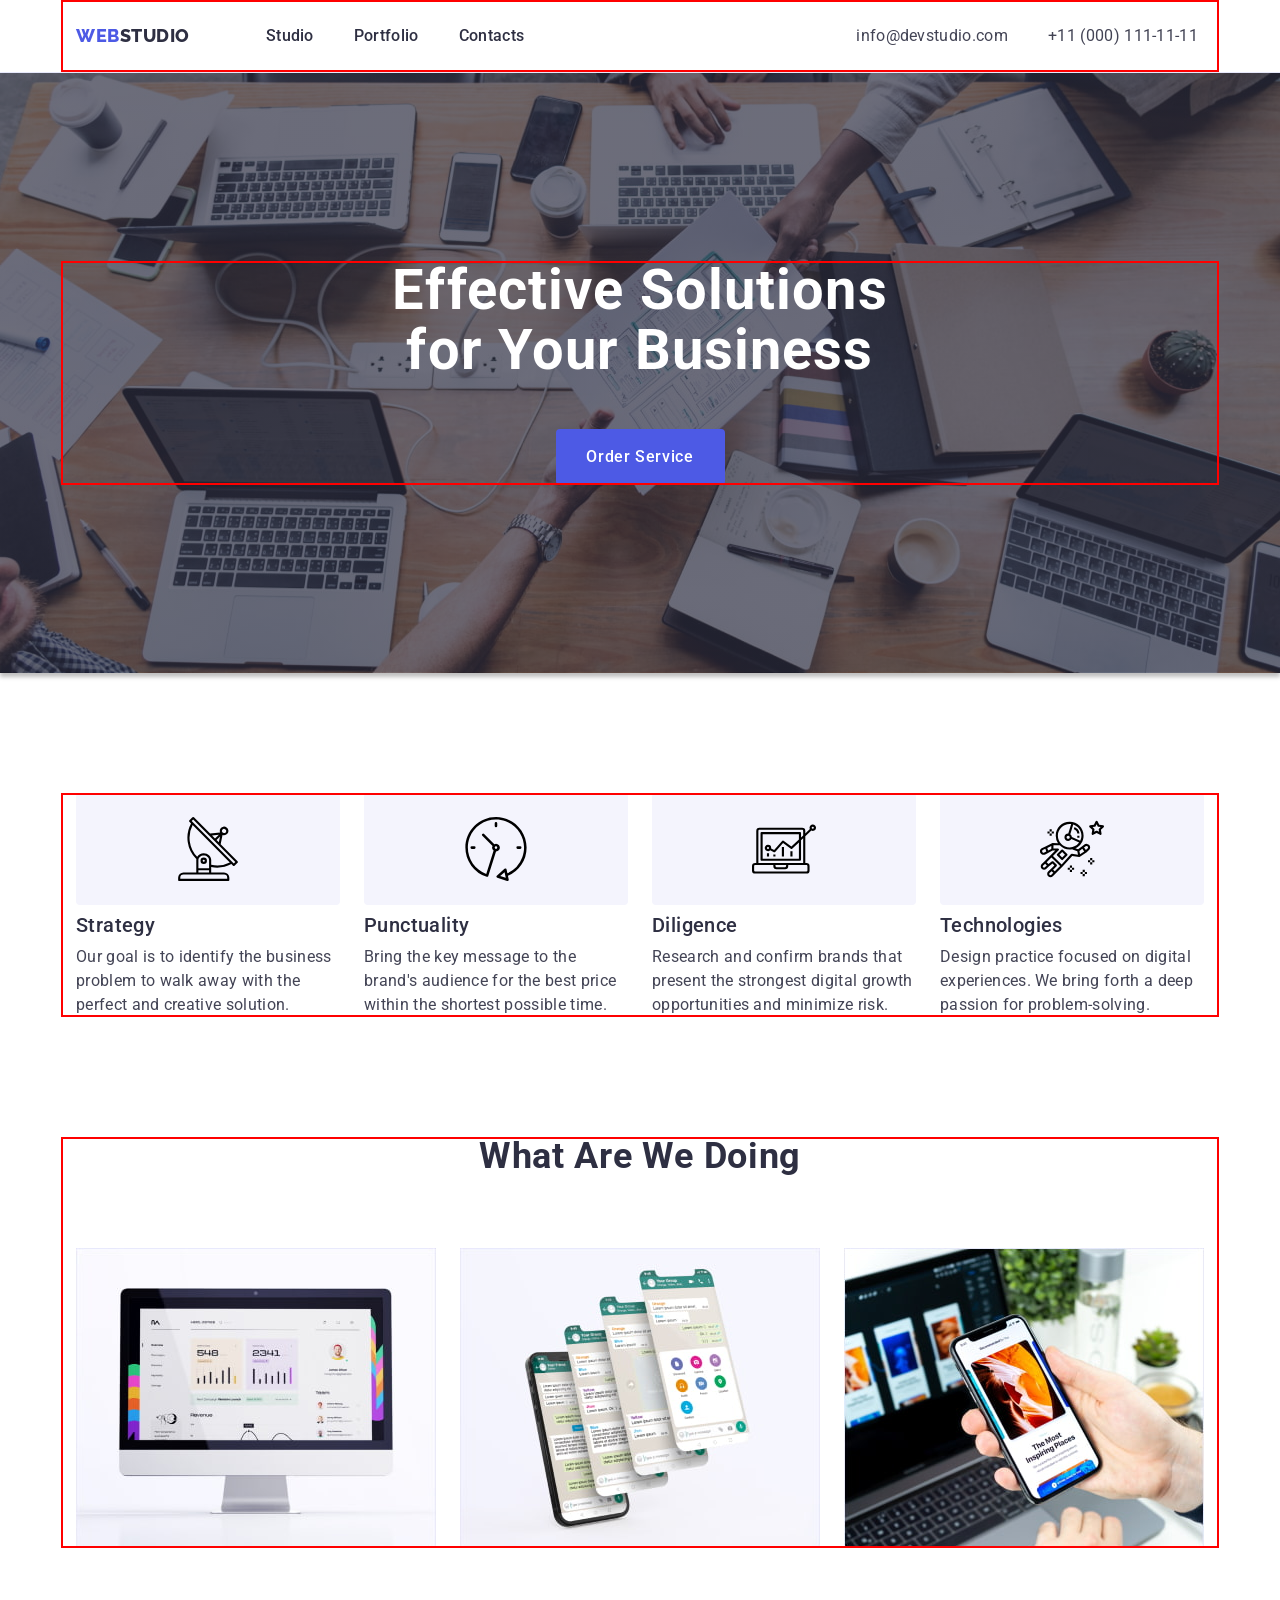
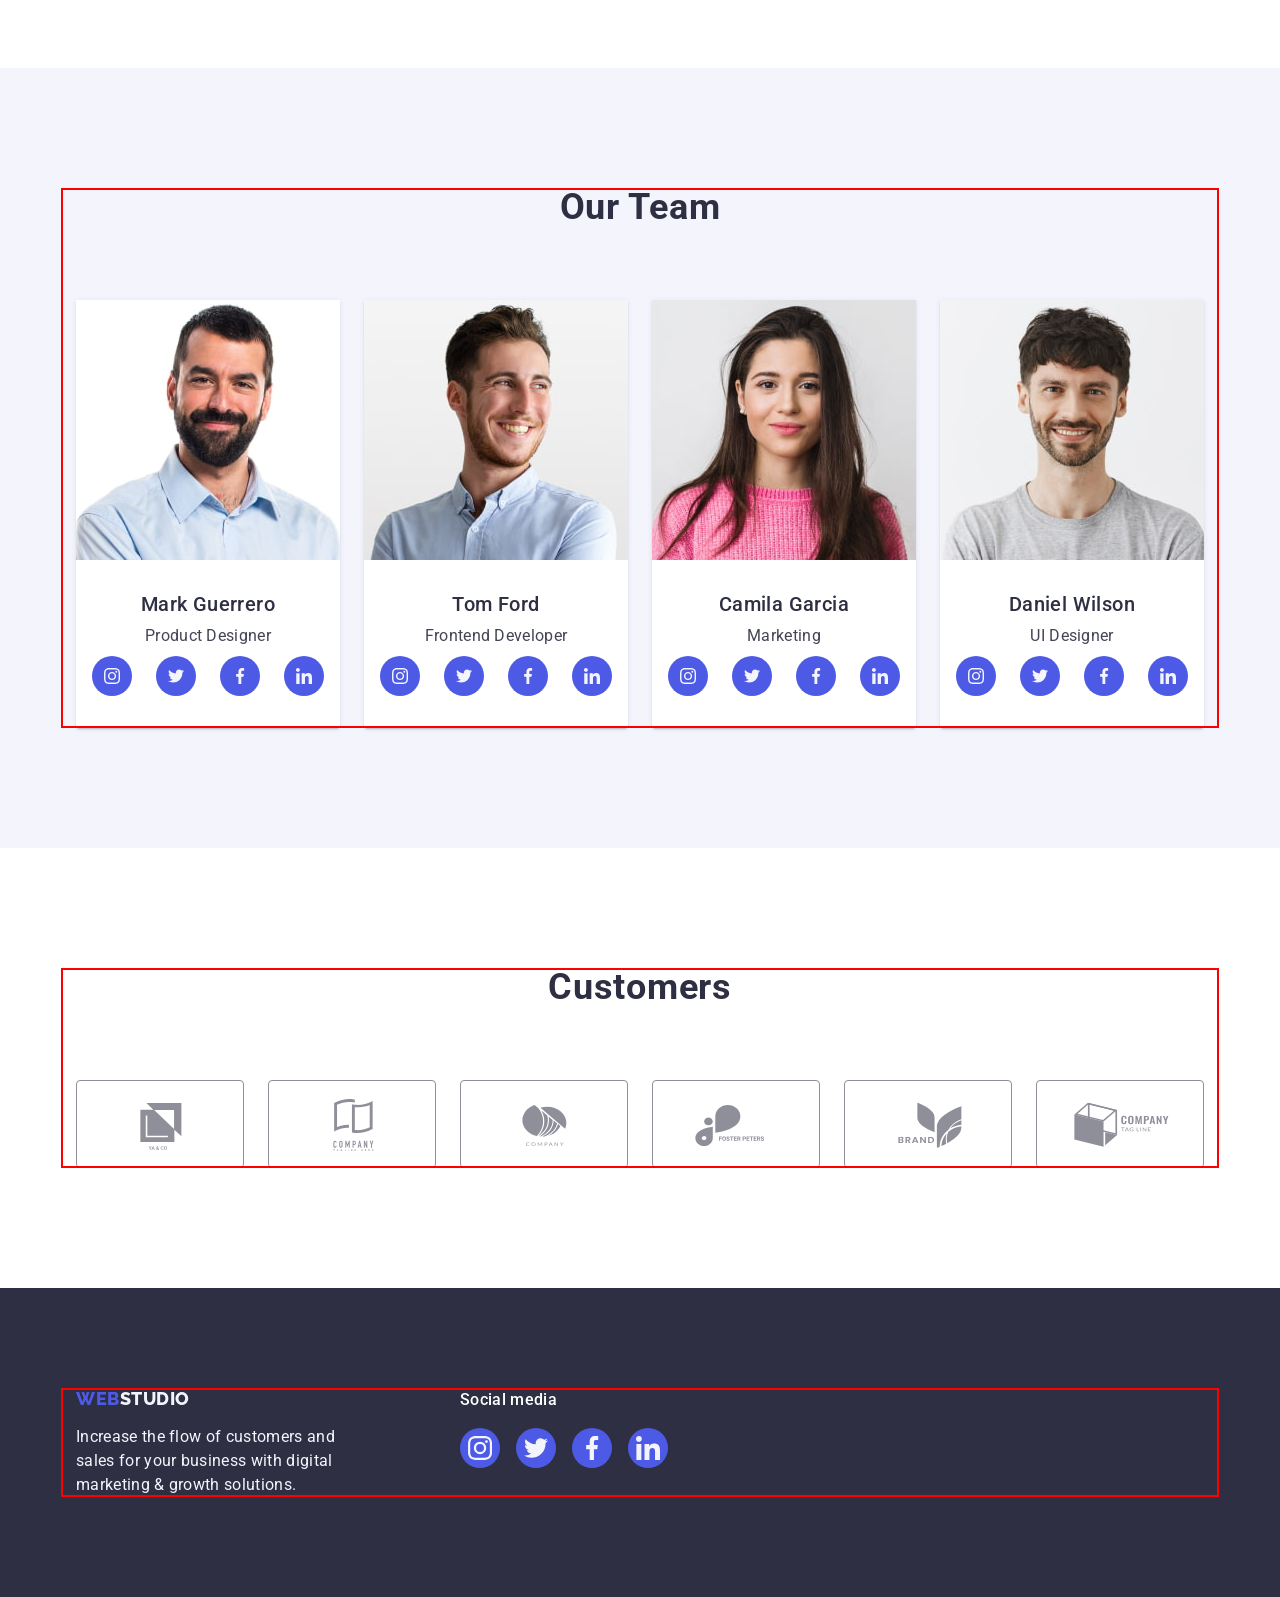
==== commit 92f1ead0: "sub" ====
--- a/index.html
+++ b/index.html
@@ -426,35 +426,35 @@
                 </svg>
               </a>
             </li>
-            <li>
+            <li class="costumers-item">
               <a class="custumers-link" href="">
                 <svg class="custumers-icon" width="104" height="56">
                   <use href="./images/icons.svg#Logo-1"></use>
                 </svg>
               </a>
             </li>
-            <li>
+            <li class="costumers-item">
               <a class="custumers-link" href="">
                 <svg class="custumers-icon" width="104" height="56">
                   <use href="./images/icons.svg#Logo-2"></use>
                 </svg>
               </a>
             </li>
-            <li>
+            <li class="costumers-item">
               <a class="custumers-link" href="">
                 <svg class="custumers-icon" width="104" height="56">
                   <use href="./images/icons.svg#Logo-3"></use>
                 </svg>
               </a>
             </li>
-            <li>
+            <li class="costumers-item">
               <a class="custumers-link" href="">
                 <svg class="custumers-icon" width="104" height="56">
                   <use href="./images/icons.svg#Logo-4"></use>
                 </svg>
               </a>
             </li>
-            <li>
+            <li class="costumers-item">
               <a class="custumers-link" href="">
                 <svg class="custumers-icon" width="104" height="56">
                   <use href="./images/icons.svg#Logo-5"></use>
--- a/css/styles.css
+++ b/css/styles.css
@@ -149,7 +149,7 @@
 .main-subtitle {
   font-weight: 700;
   font-size: 36px;
-  line-height: 1.11;
+  line-height: 1.1;
   letter-spacing: 0.02em;
   text-align: center;
   text-transform: capitalize;
@@ -285,11 +285,13 @@
   flex-basis: calc((100% - 48px) / 3);
 }
 .card-portfolio {
+  min-width: 360px;
+}
+.link-portfolio {
   display: block;
-  min-width: 360px;
-}
-.card-portfolio:hover,
-.card-portfolio:focus {
+}
+.link-portfolio:hover,
+.link-portfolio:focus {
   box-shadow: 0px 1px 6px rgba(46, 47, 66, 0.08),
     0px 1px 1px rgba(46, 47, 66, 0.16), 0px 2px 1px rgba(46, 47, 66, 0.08);
 }
@@ -363,7 +365,7 @@
   height: 88px;
 }
 .custumers-link {
-  width: 168px;
+  width: 100%;
   height: 100%;
   border: 1px solid #8e8f99;
   border-radius: 4px;
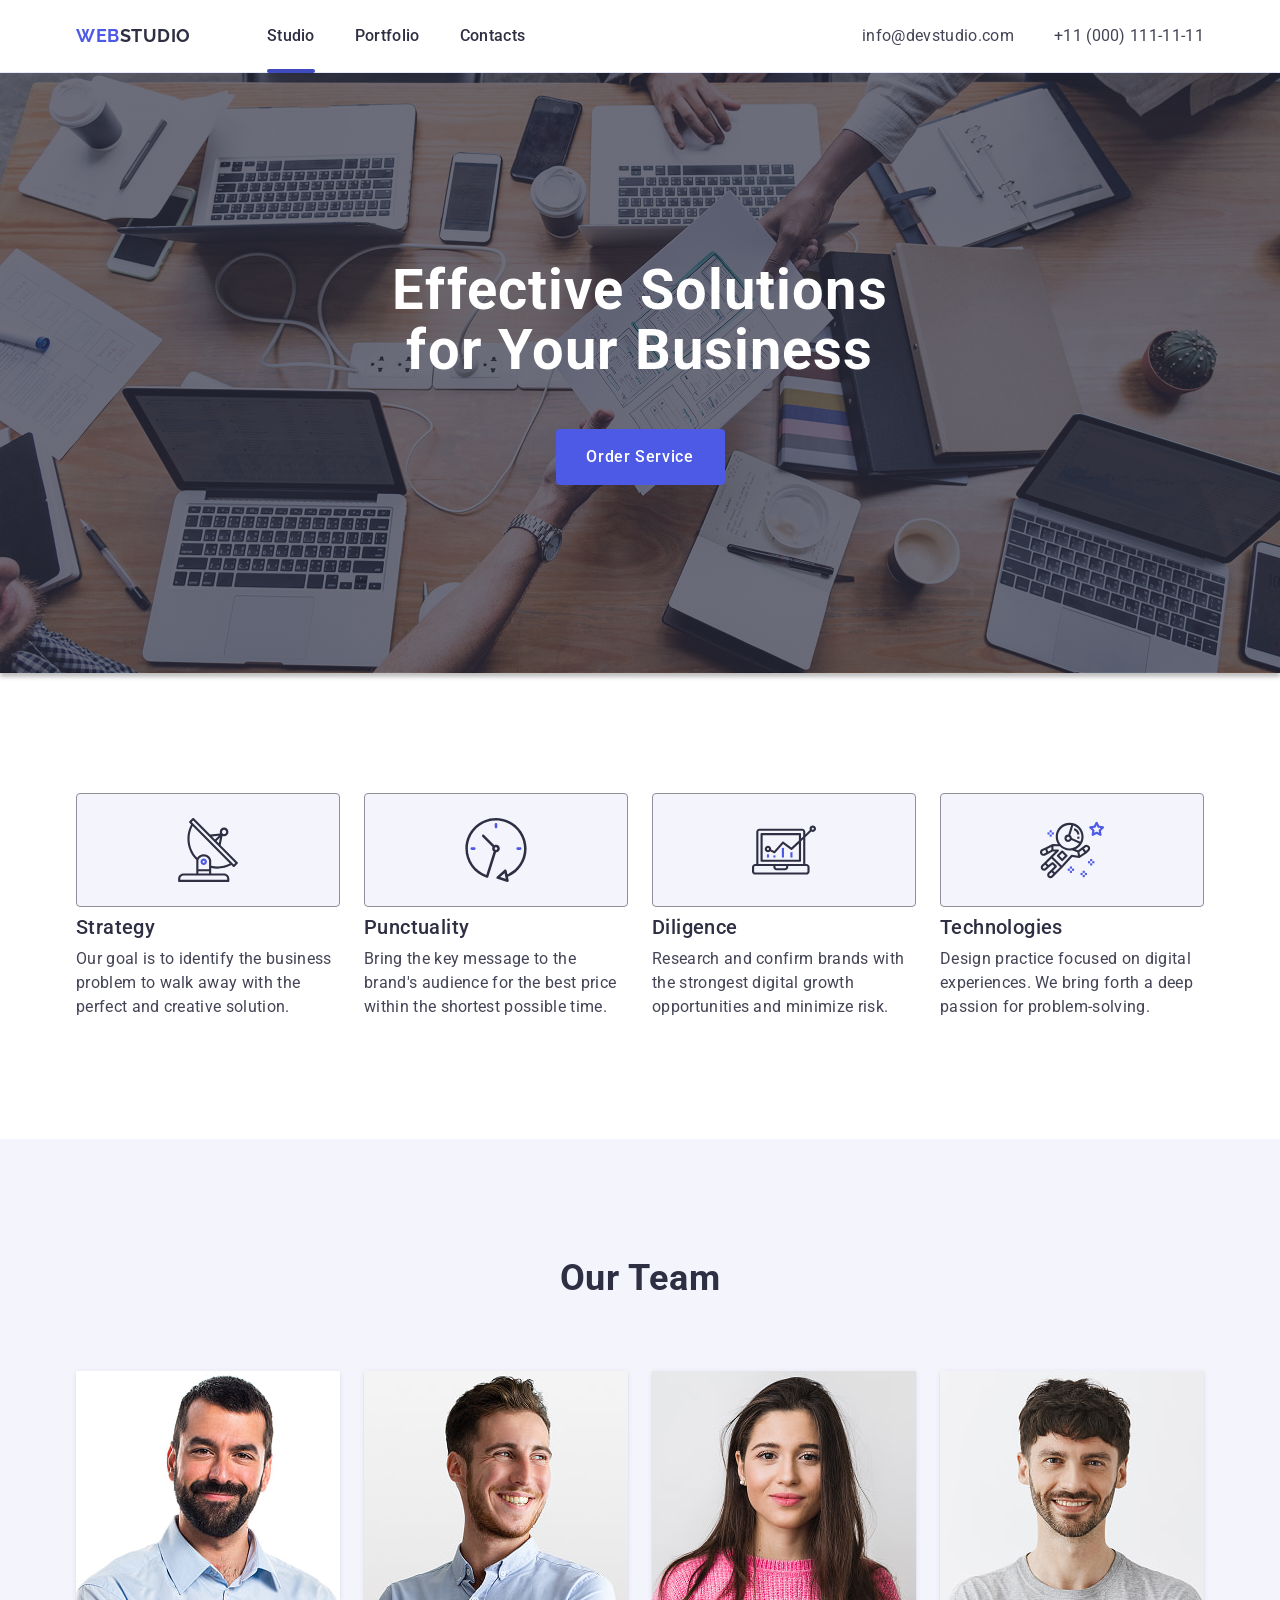
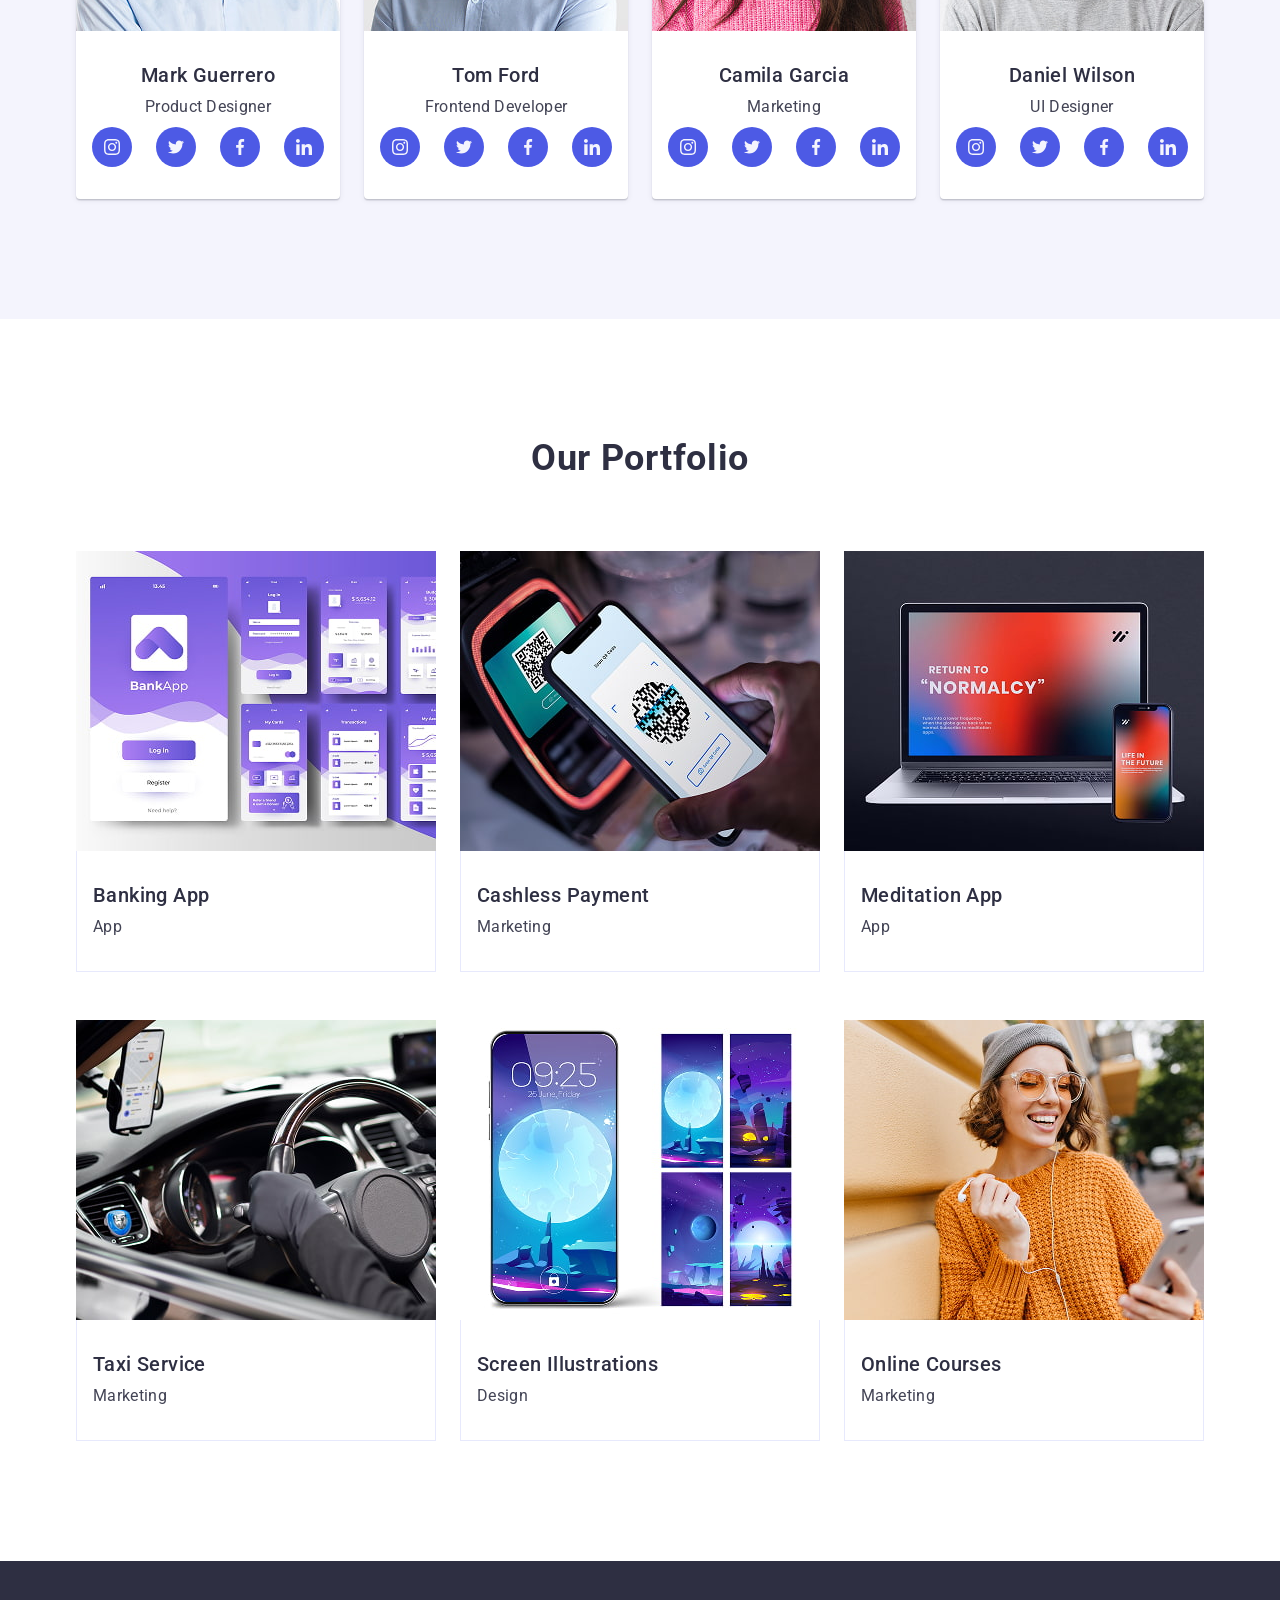
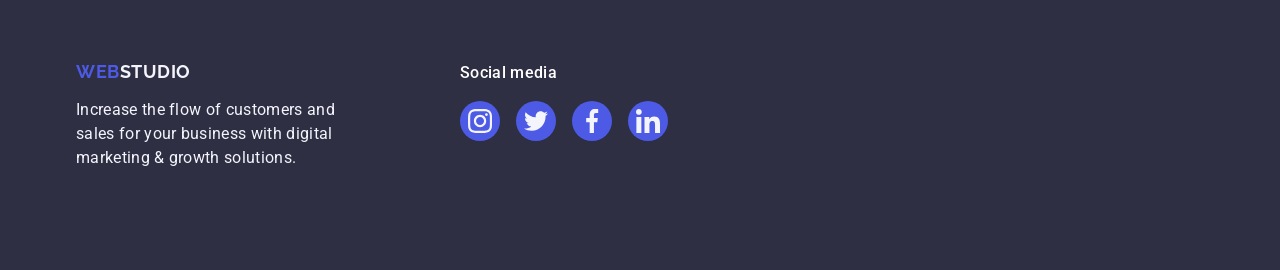
==== commit 3bb6b31f: "first commit" ====
--- a/index.html
+++ b/index.html
@@ -1,539 +1,392 @@
 <!DOCTYPE html>
 <html lang="en">
-  <head>
-    <meta charset="UTF-8" />
-    <meta http-equiv="X-UA-Compatible" content="IE=edge" />
-    <meta name="viewport" content="width=device-width, initial-scale=1.0" />
-    <title>WebStudio</title>
-    <link rel="preconnect" href="https://fonts.googleapis.com" />
-    <link rel="preconnect" href="https://fonts.gstatic.com" crossorigin />
-    <link
-      href="https://fonts.googleapis.com/css2?family=Raleway:wght@800&family=Roboto:wght@400;500;700;900&display=swap"
-      rel="stylesheet"
-    />
-    <link rel="stylesheet" href="./css/modern-normalize.min.css" />
-    <link rel="stylesheet" href="./css/styles.css" />
-  </head>
-  <body>
-    <header class="header">
-      <div class="container header-flex">
-        <nav class="nav-header-flex">
-          <a class="icon link logo-header" href="./index.html"
-            >Web<span class="logo">Studio</span></a
-          >
-          <ul class="list header-nav-list">
-            <li>
-              <a class="link header-nav" href="./index.html">Studio</a>
+<head>
+    <meta charset="UTF-8">
+    <meta name="viewport" content="width=device-width, initial-scale=1.0">
+    <title>Document</title>
+    <!-- Fonts -->
+<link rel="preconnect" href="https://fonts.googleapis.com">
+<link rel="preconnect" href="https://fonts.gstatic.com" crossorigin>
+<link
+    href="https://fonts.googleapis.com/css2?family=Raleway:ital,wght@0,700;1,700&family=Roboto:ital,wdth,wght@0,75..100,100..900;1,75..100,100..900&display=swap"
+    rel="stylesheet">
+    <!-- Modern normalize -->
+    <link rel="stylesheet" href="https://cdn.jsdelivr.net/npm/modern-normalize@3.0.1/modern-normalize.min.css">
+    <!-- Our styles -->
+    <link rel="stylesheet" href="./css/styles.css">
+</head>
+<body>
+    <!-- PAGE HEADER -->
+    <header class="page-header">
+        <div class="container container-flex">
+<nav class="page-navigation">
+    <a class="main-logo logo-header" href="./index.html">Web<span class="main-logo-span">Studio</span></a>
+    <ul class="menu">
+        <li class="menu-item">
+            <a class="menu-link active" href="./index.html">Studio</a>
+        </li>
+        <li class="menu-item">
+            <a class="menu-link" href="">Portfolio</a>
+        </li>
+        <li class="menu-item">
+            <a class="menu-link" href="">Contacts</a>
+        </li>
+    </ul>
+</nav>
+<address class="page-address">
+    <ul class="address-menu">
+        <li class="address-menu-item">
+            <a class="address-menu-link small-font" href="mailto:info@devstudio.com">info@devstudio.com</a>
+        </li>
+        <li class="address-menu-item">
+            <a class="address-menu-link small-font" href="tel:+110001111111">+11 (000) 111-11-11</a>
+        </li>
+    </ul>
+</address>
+        </div>
+    </header>
+    <main class="page-main">
+        <!-- HERO SECTION -->
+        <section class="page-hero">
+         <div class="container">
+            <h1 class="hero-title title-bold">Effective Solutions for Your Business</h1>
+            <button class="hero-btn" type="button">Order Service</button>
+           </div>
+        </section>
+        <!-- FEATURE SECTION -->
+    <section class="page-feature sections">
+            <div class="container">
+    <h2 class="feature-title visually-hidden">Feature</h2>
+    <ul class="feature-list">
+        <li class="feature-item">
+            <div class="feature-container">
+                <svg class="feature-icon" width="64px" height="64px">
+                    <use href="./images/icons.svg#antenna"></use>
+                </svg>
+            </div>
+        <h3 class="feature-second-title title-medium">Strategy</h3>
+        <p class="feature-txt small-font">Our goal is to identify the business
+            problem to walk away with the perfect and creative solution.</p>
+        </li>
+        <li class="feature-item">
+            <div class="feature-container">
+                <svg class="feature-icon" width="64px" height="64px">
+                    <use href="./images/icons.svg#clock"></use>
+                </svg>
+            </div>
+        <h3 class="feature-second-title title-medium">Punctuality</h3>
+        <p class="feature-txt small-font">Bring the key message to the brand's audience for the best price within the
+            shortest possible time.</p>
+        </li>
+        <li class="feature-item">
+            <div class="feature-container">
+                <svg class="feature-icon" width="64px" height="64px">
+                    <use href="./images/icons.svg#diagram"></use>
+                </svg>
+            </div>
+        <h3 class="feature-second-title title-medium">Diligence</h3>
+        <p class="feature-txt small-font">Research and confirm brands with the strongest digital growth opportunities
+            and minimize risk.</p>
+        </li>
+        <li class="feature-item">
+            <div class="feature-container">
+                <svg class="feature-icon" width="64px" height="64px">
+                    <use href="./images/icons.svg#astronaut"></use>
+                </svg>
+            </div>
+        <h3 class="feature-second-title title-medium">Technologies</h3>
+        <p class="feature-txt small-font">Design practice focused on digital experiences. We bring forth a deep passion
+            for problem-solving.</p>
+        </li>
+    </ul>
+            </div>
+    </section>
+        <!-- TEAM SECTION -->
+        <section class="page-team sections">
+            <div class="container">
+                <h2 class="team-title title-bold">Our Team</h2>
+                <ul class="team-list">
+                    <li class="team-item">
+                        <img class="team-card" src="./images/ourteam/markguerrero.jpg" alt="Mark Guerrero" width="264" height="260">
+                        <div class="container-card team-container">
+                            <h3 class="team-second-title title-medium">Mark Guerrero</h3>
+                            <p class="team-txt small-font">Product Designer</p>
+                            <ul class="team-social-list">
+                            <li class="team-social-item">
+                                <a href="" class="team-social-link">
+                                    <svg class="team-social-icon" width="16px" height="16px">
+                                    <use href="./images/icons.svg#instagram"></use>
+                                </svg>
+                                </a>
+                            </li>
+                            <li class="team-social-item">
+                                <a href="" class="team-social-link">
+                                    <svg class="team-social-icon" width="16px" height="16px">
+                                    <use href="./images/icons.svg#twitter"></use>
+                                </svg>
+                                </a>
+                            </li>
+                            <li class="team-social-item">
+                                <a href="" class="team-social-link">
+                                    <svg class="team-social-icon" width="16px" height="16px">
+                                    <use href="./images/icons.svg#facebook"></use>
+                                </svg>
+                                </a>
+                            </li>
+                            <li class="team-social-item">
+                                <a href="" class="team-social-link">
+                                    <svg class="team-social-icon" width="16px" height="16px">
+                                    <use href="./images/icons.svg#linkedin"></use>
+                                </svg>
+                                </a>
+                            </li>
+                            </ul>
+                        </div>
+                    </li>
+                    <li class="team-item">
+                        <img class="team-card" src="./images/ourteam/tomford.jpg" alt="Tom Ford" width="264" height="260">
+                        <div class="container-card team-container">
+                            <h3 class="team-second-title title-medium">Tom Ford</h3>
+                            <p class="team-txt small-font">Frontend Developer</p>
+                            <ul class="team-social-list">
+                            <li class="team-social-item">
+                                 <a href="" class="team-social-link">
+                                    <svg class="team-social-icon" width="16px" height="16px">
+                                    <use href="./images/icons.svg#instagram"></use>
+                                </svg>
+                                </a>
+                            </li>
+                            <li class="team-social-item">
+                                 <a href="" class="team-social-link">
+                                    <svg class="team-social-icon" width="16px" height="16px">
+                                    <use href="./images/icons.svg#twitter"></use>
+                                </svg>
+                                </a>
+                            </li>
+                            <li class="team-social-item">
+                                <a href="" class="team-social-link">
+                                    <svg class="team-social-icon" width="16px" height="16px">
+                                    <use href="./images/icons.svg#facebook"></use>
+                                </svg>
+                                </a>
+                            </li>
+                            <li class="team-social-item">
+                                <a href="" class="team-social-link">
+                                    <svg class="team-social-icon" width="16px" height="16px">
+                                    <use href="./images/icons.svg#linkedin"></use>
+                                </svg>
+                                </a>
+                            </li>
+                            </ul>
+                        </div>
+                    </li>
+                    <li class="team-item">
+                        <img class="team-card" src="./images/ourteam/camilagarcia.jpg" alt="Camila Garcia" width="264" height="260">
+                        <div class="container-card team-container">
+                            <h3 class="team-second-title title-medium">Camila Garcia</h3>
+                            <p class="team-txt small-font">Marketing</p>
+                            <ul class="team-social-list">
+                            <li class="team-social-item">
+                                 <a href="" class="team-social-link">
+                                    <svg class="team-social-icon" width="16px" height="16px">
+                                    <use href="./images/icons.svg#instagram"></use>
+                                </svg>
+                                </a>
+                            </li>
+                            <li class="team-social-item">
+                                 <a href="" class="team-social-link">
+                                    <svg class="team-social-icon" width="16px" height="16px">
+                                    <use href="./images/icons.svg#twitter"></use>
+                                </svg>
+                                </a>
+                            </li>
+                            <li class="team-social-item">
+                                <a href="" class="team-social-link">
+                                    <svg class="team-social-icon" width="16px" height="16px">
+                                    <use href="./images/icons.svg#facebook"></use>
+                                </svg>
+                                </a>
+                            </li>
+                            <li class="team-social-item">
+                                <a href="" class="team-social-link">
+                                    <svg class="team-social-icon" width="16px" height="16px">
+                                    <use href="./images/icons.svg#linkedin"></use>
+                                </svg>
+                                </a>
+                            </li>
+                            </ul>
+                        </div>
+                    </li>
+                    <li class="team-item">
+                        <img class="team-card" src="./images/ourteam/danielwilson.jpg" alt="Daniel Wilson" width="264" height="260">
+                        <div class="container-card team-container">
+                            <h3 class="team-second-title title-medium">Daniel Wilson</h3>
+                            <p class="team-txt small-font">UI Designer</p>
+                            <ul class="team-social-list">
+                            <li class="team-social-item">
+                                 <a href="" class="team-social-link">
+                                    <svg class="team-social-icon" width="16px" height="16px">
+                                    <use href="./images/icons.svg#instagram"></use>
+                                </svg>
+                                </a>
+                            </li>
+                            <li class="team-social-item">
+                                 <a href="" class="team-social-link">
+                                    <svg class="team-social-icon" width="16px" height="16px">
+                                    <use href="./images/icons.svg#twitter"></use>
+                                </svg>
+                                </a>
+                            </li>
+                            <li class="team-social-item">
+                                <a href="" class="team-social-link">
+                                    <svg class="team-social-icon" width="16px" height="16px">
+                                    <use href="./images/icons.svg#facebook"></use>
+                                </svg>
+                                </a>
+                            </li>
+                            <li class="team-social-item">
+                                <a href="" class="team-social-link">
+                                    <svg class="team-social-icon" width="16px" height="16px">
+                                    <use href="./images/icons.svg#linkedin"></use>
+                                </svg>
+                                </a>
+                            </li>
+                            </ul>
+                        </div>
+                    </li>
+                </ul>
+            </div>
+        </section>
+        <!-- PORTFOLIO SECTION -->
+        <section class="page-portfolio sections">
+            <div class="container">
+<h2 class="portfolio-title title-bold">Our Portfolio</h2>
+<ul class="portfolio-list">
+    <li class="portfolio-item">
+        <a class="portfolio-card-link" href="">
+            <div class="portfolio-thumb">
+        <img class="portfolio-card" src="./images/portfolio/img5.jpg" alt="Banking App" width="360" height="300">
+        <p class="portfolio-overlay-subtitle">14 Stylish and User-Friendly App Design Concepts · Task Manager App · Calorie Tracker App · Exotic Fruit Ecommerce App ·
+        Cloud Storage App</p>
+        </div>
+        <div class="container-card portfolio-container"> 
+        <h3 class="portfolio-second-title title-medium">Banking App</h3>
+        <p class="portfolio-txt small-font">App</p>
+        </div>
+        </a>
+    </li>
+    <li class="portfolio-item">
+        <a class="portfolio-card-link" href="">
+            <div class="portfolio-thumb">
+        <img class="portfolio-card" src="./images/portfolio/img4.jpg" alt="Cashless Payment" width="360" height="300">
+        <p class="portfolio-overlay-subtitle">14 Stylish and User-Friendly App Design Concepts · Task Manager App · Calorie Tracker App · Exotic Fruit Ecommerce App ·
+        Cloud Storage App</p>
+        </div>
+        <div class="container-card portfolio-container">
+        <h3 class="portfolio-second-title title-medium">Cashless Payment</h3>
+        <p class="portfolio-txt small-font">Marketing</p>
+        </div>
+        </a>
+    </li>
+    <li class="portfolio-item">
+        <a class="portfolio-card-link" href="">
+            <div class="portfolio-thumb">
+        <img class="portfolio-card" src="./images/portfolio/img3.jpg" alt="Meditation App" width="360" height="300">
+        <p class="portfolio-overlay-subtitle">14 Stylish and User-Friendly App Design Concepts · Task Manager App · Calorie Tracker App · Exotic Fruit Ecommerce App ·
+        Cloud Storage App</p>
+        </div>
+        <div class="container-card portfolio-container">
+        <h3 class="portfolio-second-title title-medium">Meditation App</h3>
+        <p class="portfolio-txt small-font">App</p>
+        </div>
+        </a>
+    </li>
+    <li class="portfolio-item">
+        <a class="portfolio-card-link" href="">
+            <div class="portfolio-thumb">
+        <img class="portfolio-card" src="./images/portfolio/img2.jpg" alt="Taxi Service" width="360" height="300">
+        <p class="portfolio-overlay-subtitle">14 Stylish and User-Friendly App Design Concepts · Task Manager App · Calorie Tracker App · Exotic Fruit Ecommerce App ·
+        Cloud Storage App</p>
+        </div>
+        <div class="container-card portfolio-container">
+        <h3 class="portfolio-second-title title-medium">Taxi Service</h3>
+        <p class="portfolio-txt small-font">Marketing</p>
+        </div>
+        </a>
+    </li>
+    <li class="portfolio-item">
+        <a class="portfolio-card-link" href="">
+            <div class="portfolio-thumb">
+        <img class="portfolio-card" src="./images/portfolio/img1.jpg" alt="Screen Illustrations" width="360" height="300">
+        <p class="portfolio-overlay-subtitle">14 Stylish and User-Friendly App Design Concepts · Task Manager App · Calorie Tracker App · Exotic Fruit Ecommerce App ·
+        Cloud Storage App</p>
+        </div>
+            <div class="container-card portfolio-container">
+        <h3 class="portfolio-second-title title-medium">Screen Illustrations</h3>
+        <p class="portfolio-txt small-font">Design</p>
+        </div>
+        </a>
+    </li>
+    <li class="portfolio-item">
+        <a class="portfolio-card-link" href="">
+            <div class="portfolio-thumb">
+        <img class="portfolio-card" src="./images/portfolio/img.jpg" alt="Online Courses" width="360" height="300">
+        <p class="portfolio-overlay-subtitle">14 Stylish and User-Friendly App Design Concepts · Task Manager App · Calorie Tracker App · Exotic Fruit Ecommerce App ·
+        Cloud Storage App</p>
+        </div>
+        <div class="container-card portfolio-container">
+        <h3 class="portfolio-second-title title-medium">Online Courses</h3>
+        <p class="portfolio-txt small-font">Marketing</p>
+        </div>
+        </a>
+    </li>
+</ul>
+            </div>
+        </section>
+    </main>
+    <!-- FOOTER PAGE -->
+    <footer class="page-footer">
+        <div class="container container-flex">
+    <div class="first-container-footer">
+        <a class="main-logo footer-logo" href="./index.html">Web<span class="footer-txt">Studio</span></a>
+        <p class="footer-txt small-font">Increase the flow of customers and sales for your business with digital marketing &
+            growth solutions.
+        </p>
+    </div>
+    <div class="second-container-footer">
+        <p class="footer-social-txt">Social media</p>
+        <ul class="team-social-list">
+            <li class="team-social-item footer-social-item">
+                <a href="" class="team-social-link footer-social-link">
+                    <svg class="team-social-icon" width="24px" height="24px">
+                        <use href="./images/icons.svg#instagram"></use>
+                    </svg>
+                </a>
             </li>
-            <li>
-              <a class="link header-nav" href="./portfolio.html">Portfolio</a>
+            <li class="team-social-item footer-social-item">
+                <a href="" class="team-social-link footer-social-link">
+                    <svg class="team-social-icon" width="24px" height="24px">
+                        <use href="./images/icons.svg#twitter"></use>
+                    </svg>
+                </a>
             </li>
-            <li>
-              <a class="link header-nav" href="">Contacts</a>
+            <li class="team-social-item footer-social-item">
+                <a href="" class="team-social-link footer-social-link">
+                    <svg class="team-social-icon" width="24px" height="24px">
+                        <use href="./images/icons.svg#facebook"></use>
+                    </svg>
+                </a>
             </li>
-          </ul>
-        </nav>
-        <address class="addres">
-          <ul class="list addres-list">
-            <li>
-              <a
-                class="link list header-addres"
-                href="mailto:info@devstudio.com"
-                >info@devstudio.com</a
-              >
+            <li class="team-social-item footer-social-item">
+                <a href="" class="team-social-link footer-social-link">
+                    <svg class="team-social-icon" width="24px" height="24px">
+                        <use href="./images/icons.svg#linkedin"></use>
+                    </svg>
+                </a>
             </li>
-            <li>
-              <a class="link list header-addres" href="tel:+110001111111"
-                >+11 (000) 111-11-11</a
-              >
-            </li>
-          </ul>
-        </address>
-      </div>
-    </header>
-    <main>
-      <section class="section-cl-hero hero-img">
-        <div class="container">
-          <h1 class="title-hero">Effective Solutions for Your Business</h1>
-          <button class="btn btn-hero" type="button">Order Service</button>
-        </div>
-      </section>
-      <section class="section-two">
-        <div class="container">
-          <h2 class="subtitle" hidden>Feature</h2>
-          <ul class="list">
-            <li class="text-section-two">
-              <div class="container-section-two">
-                <svg class="" width="64" height="64">
-                  <use href="./images/icons.svg#antenna"></use>
-                </svg>
-              </div>
-              <h3 class="subtitle">Strategy</h3>
-              <p class="body-txt">
-                Our goal is to identify the business problem to walk away with
-                the perfect and creative solution.
-              </p>
-            </li>
-            <li class="text-section-two">
-              <div class="container-section-two">
-                <svg class="" width="64" height="64">
-                  <use href="./images/icons.svg#clock"></use>
-                </svg>
-              </div>
-              <h3 class="subtitle">Punctuality</h3>
-              <p class="body-txt">
-                Bring the key message to the brand's audience for the best price
-                within the shortest possible time.
-              </p>
-            </li>
-            <li class="text-section-two">
-              <div class="container-section-two">
-                <svg class="" width="64" height="64">
-                  <use href="./images/icons.svg#diagram"></use>
-                </svg>
-              </div>
-              <h3 class="subtitle">Diligence</h3>
-              <p class="body-txt">
-                Research and confirm brands that present the strongest digital
-                growth opportunities and minimize risk.
-              </p>
-            </li>
-            <li class="text-section-two">
-              <div class="container-section-two">
-                <svg class="" width="64" height="64">
-                  <use href="./images/icons.svg#astronaut"></use>
-                </svg>
-              </div>
-              <h3 class="subtitle">Technologies</h3>
-              <p class="body-txt">
-                Design practice focused on digital experiences. We bring forth a
-                deep passion for problem-solving.
-              </p>
-            </li>
-          </ul>
-        </div>
-      </section>
-      <section class="section-three">
-        <div class="container">
-          <h2 class="main-subtitle">What are we doing</h2>
-          <ul class="list">
-            <li class="text-section-three">
-              <img
-                src="./images/main-section3/Rectangle71.jpg"
-                alt="monitor"
-                width="360"
-                height="300"
-              />
-            </li>
-            <li class="text-section-three">
-              <img
-                src="./images/main-section3/Rectangle72.jpg"
-                alt="telefon zi skrinamy"
-                width="360"
-                height="300"
-              />
-            </li>
-            <li class="text-section-three">
-              <img
-                src="./images/main-section3/Rectangle73.jpg"
-                alt="telefon u ruci"
-                width="360"
-                height="300"
-              />
-            </li>
-          </ul>
-        </div>
-      </section>
-      <section class="section-four">
-        <div class="container">
-          <h2 class="main-subtitle">Our Team</h2>
-          <ul class="list">
-            <li class="list-card text-section-four">
-              <img
-                src="./images/main-section4team/img.jpg"
-                alt="Mark Guerrero"
-                width="264"
-                height="260"
-              />
-              <div class="container-list-four">
-                <h3 class="subtitle subtitle-section-four">Mark Guerrero</h3>
-                <p class="body-txt small-txt">Product Designer</p>
-                <ul class="socials list">
-                  <li class="socials-item">
-                    <a
-                      class="socials-link"
-                      href=""
-                      target="_blank"
-                      rel="noopener noreferrer"
-                      aria-label="Instagram icon"
-                    >
-                      <svg class="socials-icon" width="16" height="16">
-                        <use href="./images/icons.svg#instagram"></use>
-                      </svg>
-                    </a>
-                  </li>
-                  <li class="socials-item">
-                    <a
-                      class="socials-link"
-                      href=""
-                      target="_blank"
-                      rel="noopener noreferrer"
-                      aria-label="Twitter icon"
-                    >
-                      <svg class="socials-icon" width="16" height="16">
-                        <use href="./images/icons.svg#twitter"></use>
-                      </svg>
-                    </a>
-                  </li>
-                  <li class="socials-item">
-                    <a
-                      class="socials-link"
-                      href=""
-                      target="_blank"
-                      rel="noopener noreferrer"
-                      aria-label="Facebook icon"
-                    >
-                      <svg class="socials-icon" width="16" height="16">
-                        <use href="./images/icons.svg#facebook"></use>
-                      </svg>
-                    </a>
-                  </li>
-                  <li class="socials-item">
-                    <a
-                      class="socials-link"
-                      href=""
-                      target="_blank"
-                      rel="noopener noreferrer"
-                      aria-label="Linkedin icon"
-                    >
-                      <svg class="socials-icon" width="16" height="16">
-                        <use href="./images/icons.svg#linkedin"></use>
-                      </svg>
-                    </a>
-                  </li>
-                </ul>
-              </div>
-            </li>
-            <li class="list-card text-section-four">
-              <img
-                src="./images/main-section4team/img2.jpg"
-                alt="Tom Ford"
-                width="264"
-                height="260"
-              />
-              <div class="container-list-four">
-                <h3 class="subtitle subtitle-section-four">Tom Ford</h3>
-                <p class="body-txt small-txt">Frontend Developer</p>
-                <ul class="socials list">
-                  <li class="socials-item">
-                    <a
-                      class="socials-link"
-                      href=""
-                      target="_blank"
-                      rel="noopener noreferrer"
-                      aria-label="Instagram icon"
-                    >
-                      <svg class="socials-icon" width="16" height="16">
-                        <use href="./images/icons.svg#instagram"></use>
-                      </svg>
-                    </a>
-                  </li>
-                  <li class="socials-item">
-                    <a
-                      class="socials-link"
-                      href=""
-                      target="_blank"
-                      rel="noopener noreferrer"
-                      aria-label="Twitter icon"
-                    >
-                      <svg class="socials-icon" width="16" height="16">
-                        <use href="./images/icons.svg#twitter"></use>
-                      </svg>
-                    </a>
-                  </li>
-                  <li class="socials-item">
-                    <a
-                      class="socials-link"
-                      href=""
-                      target="_blank"
-                      rel="noopener noreferrer"
-                      aria-label="Facebook icon"
-                    >
-                      <svg class="socials-icon" width="16" height="16">
-                        <use href="./images/icons.svg#facebook"></use>
-                      </svg>
-                    </a>
-                  </li>
-                  <li class="socials-item">
-                    <a
-                      class="socials-link"
-                      href=""
-                      target="_blank"
-                      rel="noopener noreferrer"
-                      aria-label="Linkedin icon"
-                    >
-                      <svg class="socials-icon" width="16" height="16">
-                        <use href="./images/icons.svg#linkedin"></use>
-                      </svg>
-                    </a>
-                  </li>
-                </ul>
-              </div>
-            </li>
-            <li class="list-card text-section-four">
-              <img
-                src="./images/main-section4team/img3.jpg"
-                alt="Camila Garcia"
-                width="264"
-                height="260"
-              />
-              <div class="container-list-four">
-                <h3 class="subtitle subtitle-section-four">Camila Garcia</h3>
-                <p class="body-txt small-txt">Marketing</p>
-                <ul class="socials list">
-                  <li class="socials-item">
-                    <a
-                      class="socials-link"
-                      href=""
-                      target="_blank"
-                      rel="noopener noreferrer"
-                      aria-label="Instagram icon"
-                    >
-                      <svg class="socials-icon" width="16" height="16">
-                        <use href="./images/icons.svg#instagram"></use>
-                      </svg>
-                    </a>
-                  </li>
-                  <li class="socials-item">
-                    <a
-                      class="socials-link"
-                      href=""
-                      target="_blank"
-                      rel="noopener noreferrer"
-                      aria-label="Twitter icon"
-                    >
-                      <svg class="socials-icon" width="16" height="16">
-                        <use href="./images/icons.svg#twitter"></use>
-                      </svg>
-                    </a>
-                  </li>
-                  <li class="socials-item">
-                    <a
-                      class="socials-link"
-                      href=""
-                      target="_blank"
-                      rel="noopener noreferrer"
-                      aria-label="Facebook icon"
-                    >
-                      <svg class="socials-icon" width="16" height="16">
-                        <use href="./images/icons.svg#facebook"></use>
-                      </svg>
-                    </a>
-                  </li>
-                  <li class="socials-item">
-                    <a
-                      class="socials-link"
-                      href=""
-                      target="_blank"
-                      rel="noopener noreferrer"
-                      aria-label="Linkedin icon"
-                    >
-                      <svg class="socials-icon" width="16" height="16">
-                        <use href="./images/icons.svg#linkedin"></use>
-                      </svg>
-                    </a>
-                  </li>
-                </ul>
-              </div>
-            </li>
-            <li class="list-card text-section-four">
-              <img
-                src="./images/main-section4team/img4.jpg"
-                alt="Daniel Wilson"
-                width="264"
-                height="260"
-              />
-              <div class="container-list-four">
-                <h3 class="subtitle subtitle-section-four">Daniel Wilson</h3>
-                <p class="body-txt small-txt">UI Designer</p>
-                <ul class="socials list">
-                  <li class="socials-item">
-                    <a
-                      class="socials-link"
-                      href=""
-                      target="_blank"
-                      rel="noopener noreferrer"
-                      aria-label="Instagram icon"
-                    >
-                      <svg class="socials-icon" width="16" height="16">
-                        <use href="./images/icons.svg#instagram"></use>
-                      </svg>
-                    </a>
-                  </li>
-                  <li class="socials-item">
-                    <a
-                      class="socials-link"
-                      href=""
-                      target="_blank"
-                      rel="noopener noreferrer"
-                      aria-label="Twitter icon"
-                    >
-                      <svg class="socials-icon" width="16" height="16">
-                        <use href="./images/icons.svg#twitter"></use>
-                      </svg>
-                    </a>
-                  </li>
-                  <li class="socials-item">
-                    <a
-                      class="socials-link"
-                      href=""
-                      target="_blank"
-                      rel="noopener noreferrer"
-                      aria-label="Facebook icon"
-                    >
-                      <svg class="socials-icon" width="16" height="16">
-                        <use href="./images/icons.svg#facebook"></use>
-                      </svg>
-                    </a>
-                  </li>
-                  <li class="socials-item">
-                    <a
-                      class="socials-link"
-                      href=""
-                      target="_blank"
-                      rel="noopener noreferrer"
-                      aria-label="Linkedin icon"
-                    >
-                      <svg class="socials-icon" width="16" height="16">
-                        <use href="./images/icons.svg#linkedin"></use>
-                      </svg>
-                    </a>
-                  </li>
-                </ul>
-              </div>
-            </li>
-          </ul>
-        </div>
-      </section>
-      <section class="section-five">
-        <div class="container">
-          <h2 class="main-subtitle">Customers</h2>
-          <ul class="list">
-            <li class="costumers-item">
-              <a class="custumers-link" href="">
-                <svg class="custumers-icon" width="104" height="56">
-                  <use href="./images/icons.svg#Logo"></use>
-                </svg>
-              </a>
-            </li>
-            <li class="costumers-item">
-              <a class="custumers-link" href="">
-                <svg class="custumers-icon" width="104" height="56">
-                  <use href="./images/icons.svg#Logo-1"></use>
-                </svg>
-              </a>
-            </li>
-            <li class="costumers-item">
-              <a class="custumers-link" href="">
-                <svg class="custumers-icon" width="104" height="56">
-                  <use href="./images/icons.svg#Logo-2"></use>
-                </svg>
-              </a>
-            </li>
-            <li class="costumers-item">
-              <a class="custumers-link" href="">
-                <svg class="custumers-icon" width="104" height="56">
-                  <use href="./images/icons.svg#Logo-3"></use>
-                </svg>
-              </a>
-            </li>
-            <li class="costumers-item">
-              <a class="custumers-link" href="">
-                <svg class="custumers-icon" width="104" height="56">
-                  <use href="./images/icons.svg#Logo-4"></use>
-                </svg>
-              </a>
-            </li>
-            <li class="costumers-item">
-              <a class="custumers-link" href="">
-                <svg class="custumers-icon" width="104" height="56">
-                  <use href="./images/icons.svg#Logo-5"></use>
-                </svg>
-              </a>
-            </li>
-          </ul>
-        </div>
-      </section>
-    </main>
-    <footer class="footer">
-      <div class="container main-footer-container">
-        <div class="container-logo">
-          <a class="icon link icon-footer" href="./index.html"
-            >Web<span class="logo-footer">Studio</span></a
-          >
-          <p class="body-txt-footer">
-            Increase the flow of customers and sales for your business with
-            digital marketing & growth solutions.
-          </p>
-        </div>
-        <div class="footer-social">
-          <p class="social-footer-txt">Social media</p>
-          <ul class="socials-list-footer">
-            <li class="socials-item">
-              <a
-                class="socials-link-footer"
-                href=""
-                target="_blank"
-                rel="noopener noreferrer"
-                aria-label="Instagram icon"
-              >
-                <svg class="socials-icon" width="24" height="24">
-                  <use href="./images/icons.svg#instagram"></use>
-                </svg>
-              </a>
-            </li>
-            <li class="socials-item">
-              <a
-                class="socials-link-footer"
-                href=""
-                target="_blank"
-                rel="noopener noreferrer"
-                aria-label="Twitter icon"
-              >
-                <svg class="socials-icon" width="24" height="24">
-                  <use href="./images/icons.svg#twitter"></use>
-                </svg>
-              </a>
-            </li>
-            <li class="socials-item">
-              <a
-                class="socials-link-footer"
-                href=""
-                target="_blank"
-                rel="noopener noreferrer"
-                aria-label="Facebook icon"
-              >
-                <svg class="socials-icon" width="24" height="24">
-                  <use href="./images/icons.svg#facebook"></use>
-                </svg>
-              </a>
-            </li>
-            <li class="socials-item">
-              <a
-                class="socials-link-footer"
-                href=""
-                target="_blank"
-                rel="noopener noreferrer"
-                aria-label="Linkedin icon"
-              >
-                <svg class="socials-icon" width="24" height="24">
-                  <use href="./images/icons.svg#linkedin"></use>
-                </svg>
-              </a>
-            </li>
-          </ul>
-        </div>
-      </div>
+        </ul>
+    </div>
+        </div>
     </footer>
-  </body>
-</html>
+</body>
+</html>
--- a/css/styles.css
+++ b/css/styles.css
@@ -1,439 +1,435 @@
 :root {
-  /* color */
-  --logo-color: #404bbf;
-  --main-txt-cl: #2e2f42;
-  --secondary-txt-cl: #434455;
-}
+    --iris-cl: #4d5ae5;
+    --secondary-cl: #2e2f42;
+    --main-cl: #434455;
+    --main-hover-cl: #404bbf;
+    --white-cl: #ffffff;
+    --cloud-cl: #f4f4fd;
+    --border-card-cl: #e7e9fc;
+    --border-icon-cl: #8E8F99;
+    --green-cl: #31D0AA;
+    --transition-duration-and-func: 250ms cubic-bezier(0.4, 0, 0.2, 1);
+}
+
 body {
-  font-family: "Roboto", sans-serif;
-  color: #434455;
-  background-color: #ffffff;
-}
-
-.container {
-  width: 1158px;
-  padding: 0 15px;
-  margin: 0 auto;
-  outline: 2px solid red;
-  outline-offset: -2px;
-}
-
-img {
-  display: block;
-}
+    font-family: "Roboto", sans-serif;
+    color: var(--main-cl);
+    background-color: var(--white-cl);
+    
+}
+
 h1,
 h2,
 h3,
 h4,
 h5,
 h6,
-p,
-ul {
-  margin: 0;
-}
-
-/**
-  |============================
-  | Header
-  |============================
-*/
-.header {
-  border-bottom: 1px solid #e7e9fc;
-  box-shadow: 0px 2px 1px rgba(46, 47, 66, 0.08),
-    0px 1px 1px rgba(46, 47, 66, 0.16), 0px 1px 6px rgba(46, 47, 66, 0.08);
-}
-.nav-header-flex {
-  display: flex;
-  align-items: center;
-}
-.list,
-.list-portfolio-btn,
-.list-portfolio-card {
-  list-style: none;
-  display: flex;
-  gap: 24px;
-  padding-left: 0px;
-}
-.list-portfolio-btn {
-  justify-content: center;
-  margin-bottom: 72px;
-}
-
-.list-portfolio-card {
-  flex-wrap: wrap;
-  column-gap: 24px;
-  row-gap: 48px;
-}
-.link {
-  text-decoration: none;
-}
-
-.addres {
-  font-style: normal;
-}
-.header-addres {
-  line-height: 1.5;
-  letter-spacing: 0.02em;
-  color: inherit;
-}
-.header-addres:hover,
-.header-addres:focus {
-  color: #404bbf;
-}
-.addres-list {
-  display: flex;
-  align-items: center;
-  gap: 40px;
-  padding: 24px 0;
-}
-.header-flex {
-  display: flex;
-  align-items: center;
-  margin: 0 auto;
-}
-
-.header-nav {
-  font-weight: 500;
-  line-height: 1.5;
-  letter-spacing: 0.02em;
-  color: #2e2f42;
-  padding: 24px 0;
-}
-.header-nav:hover,
-.header-nav:focus {
-  color: #404bbf;
-}
-.header-nav-list {
-  display: flex;
-  align-items: center;
-  gap: 40px;
-  margin-right: 332px;
-  padding: 0;
-}
-.logo {
-  font-family: "Raleway", sans-serif;
-  font-weight: 800;
-  font-size: 18px;
-  line-height: 1.17;
-  display: flex;
-  align-items: center;
-  letter-spacing: 0.03em;
-  text-transform: uppercase;
-  color: #2e2f42;
-}
-.icon {
-  font-family: "Raleway", sans-serif;
-  font-weight: 800;
-  font-size: 18px;
-  line-height: 1.17;
-  display: flex;
-  align-items: center;
-  letter-spacing: 0.03em;
-  text-transform: uppercase;
-  color: #4d5ae5;
-}
+p {
+    margin-top: 0;
+    margin-bottom: 0;
+}
+
+ul,
+ol {
+    padding-left: 0;
+    margin-top: 0;
+    margin-bottom: 0;
+    list-style: none;
+}
+
+a {
+    text-decoration: none;
+    color: inherit;
+}
+
+img{
+    display: block;
+}
+
+button {
+    cursor: pointer;
+}
+
+
+
+.container {
+    max-width: 1158px;
+    padding-left: 15px;
+    padding-right: 15px;
+    margin-left: auto;
+    margin-right: auto;
+}
+
+.container-card {
+    padding: 32px 16px;
+}
+
+.container-flex {
+    display: flex;
+}
+
+.main-logo {
+    font-family: "Raleway", sans-serif;
+    font-weight: 700;
+    font-size: 18px;
+    line-height: 1.17;
+    letter-spacing: 0.03em;
+    text-transform: uppercase;
+    color: var(--iris-cl);
+}
+
+.main-logo-span {
+    color: var(--secondary-cl);
+}
+
+.small-font {
+    line-height: 1.50;
+    letter-spacing: 0.02em;
+}
+
+.title-bold {
+    font-weight: 700;
+    font-size: 36px;
+    line-height: 1.11;
+    letter-spacing: 0.02em;
+    text-align: center;
+    text-transform: capitalize;
+    color: var(--secondary-cl);
+    margin-bottom: 72px;
+}
+
+.title-medium {
+    font-weight: 500;
+    font-size: 20px;
+    line-height: 1.20;
+    letter-spacing: 0.02em;
+    color: var(--secondary-cl);
+    margin-bottom: 8px;
+}
+
+.sections {
+    padding-top: 120px;
+    padding-bottom: 120px;
+}
+
+
+
+.visually-hidden {
+    position: absolute;
+    width: 1px;
+    height: 1px;
+    margin: -1px;
+    border: 0;
+    padding: 0;
+
+    white-space: nowrap;
+    clip-path: inset(100%);
+    clip: rect(0 0 0 0);
+    overflow: hidden;
+}
+
+/* ===================== HEADER STYLES ===================== */
+
+.page-header {
+    border-bottom: 1px solid var(--border-card-cl);
+}
+
 .logo-header {
-  display: flex;
-  margin-right: 76px;
-  padding: 24px 0;
-}
-
-/**
-  |============================
-  | Main
-  |============================
-*/
-.section {
-  padding: 120px 0;
-}
-.main-subtitle {
-  font-weight: 700;
-  font-size: 36px;
-  line-height: 1.1;
-  letter-spacing: 0.02em;
-  text-align: center;
-  text-transform: capitalize;
-  color: #2e2f42;
-  margin-bottom: 72px;
-}
-.subtitle,
-.subtitle-section-four {
-  font-weight: 500;
-  font-size: 20px;
-  line-height: 1.2;
-  letter-spacing: 0.02em;
-  color: #2e2f42;
-  margin-bottom: 8px;
-}
-.subtitle-section-four {
-  text-align: center;
-}
-.text-section-four {
-  border-radius: 0px 0px 4px 4px;
-  flex-basis: calc((100% - 72px) / 4);
-}
-.text-section-two {
-  min-width: 264px;
-}
-.container-section-two {
-  display: flex;
-  align-items: center;
-  justify-content: center;
-  height: 112px;
-  background-color: #f4f4fd;
-  border-radius: 4px;
-  margin-bottom: 8px;
-}
-
-.container-list-four,
-.container-portfolio-card {
-  padding: 32px 0;
-}
-.container-list-four {
-}
-.container-portfolio-card {
-  border: 1px solid #e7e9fc;
-  border-top: none;
-}
-.section-cl-hero {
-  background-color: #2e2f42;
-  padding: 188px 0;
-  text-align: center;
-}
-.hero-img {
-  background-image: linear-gradient(
-      rgba(46, 47, 66, 0.7),
-      rgba(46, 47, 66, 0.7)
-    ),
-    url(../images/hero-section/people-office.jpg);
-  max-width: 1440px;
-  margin-left: auto;
-  margin-right: auto;
-  background-repeat: no-repeat;
-  background-position: center;
-  background-size: cover;
-  box-shadow: 0px 4px 4px rgba(0, 0, 0, 0.25);
-}
-.btn:hover,
-.btn:focus {
-  background-color: #404bbf;
-  color: #ffffff;
-}
-.btn-hero {
-  font-family: inherit;
-  font-style: normal;
-  font-weight: 500;
-  font-size: 16px;
-  line-height: 1.5;
-  display: flex;
-  align-items: center;
-  cursor: pointer;
-  letter-spacing: 0.04em;
-  background-color: #4d5ae5;
-  color: #ffffff;
-  display: block;
-  min-width: 169px;
-  height: 56px;
-  border: none;
-  border-radius: 4px;
-  cursor: pointer;
-  margin: auto;
-}
-.btn-portfolio {
-  font-family: inherit;
-  font-style: normal;
-  font-weight: 500;
-  font-size: 16px;
-  line-height: 1.5;
-  display: flex;
-  align-items: center;
-  cursor: pointer;
-  letter-spacing: 0.04em;
-  background-color: #f4f4fd;
-  color: #4d5ae5;
-  padding: 12px 24px;
-  border: 1px solid #e7e9fc;
-  border-radius: 4px;
-}
-.btn-portfolio:hover,
-.btn-portfolio:focus {
-  background-color: #404bbf;
-  color: #ffffff;
-  border: 1px solid transparent;
-  box-shadow: 0px 3px 1px rgba(0, 0, 0, 0.1), 0px 2px 1px rgba(0, 0, 0, 0.08),
-    0px 2px 2px rgba(0, 0, 0, 0.12);
-}
-.title-hero {
-  font-weight: 700;
-  font-size: 56px;
-  line-height: 1.07;
-  letter-spacing: 0.02em;
-  text-align: center;
-  color: #ffffff;
-  max-width: 496px;
-  margin: auto;
-  padding-bottom: 48px;
-}
-.section-two,
-.section-four {
-  padding: 120px 0;
-}
-.section-three {
-  padding-bottom: 120px;
-}
-.text-section-three {
-  flex-basis: calc((100% - 48px) / 3);
-}
-.card-portfolio {
-  min-width: 360px;
-}
-.link-portfolio {
-  display: block;
-}
-.link-portfolio:hover,
-.link-portfolio:focus {
-  box-shadow: 0px 1px 6px rgba(46, 47, 66, 0.08),
-    0px 1px 1px rgba(46, 47, 66, 0.16), 0px 2px 1px rgba(46, 47, 66, 0.08);
-}
-.section-four {
-  background-color: #f4f4fd;
-}
-.list-card {
-  background-color: #ffffff;
-  box-shadow: 0px 1px 6px rgba(46, 47, 66, 0.08),
-    0px 1px 1px rgba(46, 47, 66, 0.16), 0px 2px 1px rgba(46, 47, 66, 0.08);
-}
-.body-txt,
-.body-txt-footer {
-  font-size: 16px;
-  line-height: 1.5;
-  letter-spacing: 0.02em;
-  color: #434455;
-}
-.body-txt-footer {
-  color: #f4f4fd;
-  max-width: 264px;
-}
-.small-txt {
-  text-align: center;
-  margin-bottom: 8px;
-}
-.visually-hidden {
-  position: absolute;
-  width: 1px;
-  height: 1px;
-  margin: -1px;
-  border: 0;
-  padding: 0;
-
-  white-space: nowrap;
-  clip-path: inset(100%);
-  clip: rect(0 0 0 0);
-  overflow: hidden;
-}
-.section-portfolio {
-  padding: 96px 0 120px;
-}
-.socials {
-  justify-content: center;
-  align-items: center;
-}
-.socials-item {
-}
-.socials-link,
-.socials-link-footer {
-  display: flex;
-  align-items: center;
-  justify-content: center;
-  background-color: #4d5ae5;
-  border-radius: 50%;
-  width: 40px;
-  height: 40px;
-}
-.socials-link:hover,
-.socials-link:focus {
-  background-color: #404bbf;
-}
-.socials-icon {
-  fill: #f4f4fd;
-}
-.section-five {
-  padding: 120px 0;
-}
-.costumers-item {
-  min-width: 168px;
-  height: 88px;
-}
-.custumers-link {
-  width: 100%;
-  height: 100%;
-  border: 1px solid #8e8f99;
-  border-radius: 4px;
-  display: flex;
-  align-items: center;
-  justify-content: center;
-  color: #8e8f99;
-}
-.custumers-link:hover,
-.custumers-link:focus {
-  color: #404bbf;
-  border-color: #404bbf;
-}
-.custumers-icon {
-  fill: currentColor;
-}
-
-/**
-  |============================
-  | Footer
-  |============================
-*/
-.footer {
-  background-color: #2e2f42;
-  padding: 100px 0;
-}
-.main-footer-container {
-  display: flex;
-  align-items: baseline;
-}
-.logo-footer {
-  font-family: "Raleway", sans-serif;
-  font-weight: 800;
-  font-size: 18px;
-  line-height: 1.17;
-  display: flex;
-  align-items: center;
-  letter-spacing: 0.03em;
-  text-transform: uppercase;
-  color: #f4f4fd;
-  display: inline-block;
-}
-.icon-footer {
-  display: inline-block;
-  margin-bottom: 16px;
-}
-.social-footer-txt {
-  font-weight: 500;
-  line-height: 1.5;
-  letter-spacing: 0.02em;
-  color: #ffffff;
-  margin-bottom: 16px;
-}
-.container-logo {
-  margin-right: 120px;
-}
-.footer-social {
-  display: flex;
-  justify-content: center;
-  flex-direction: column;
-}
-.socials-list-footer {
-  list-style: none;
-  display: flex;
-  padding: 0;
-  gap: 16px;
-}
-.socials-link-footer:hover,
-.socials-link-footer:focus {
-  background-color: #31d0aa;
-}
+    margin-right: 76px;
+}
+
+.page-navigation {
+    display: flex;
+    align-items: center;
+    margin-right: auto;
+}
+
+.menu {
+    display: flex;
+    gap: 40px;
+}
+
+
+.menu-link {
+    position: relative;
+    display: block;
+    font-weight: 500;
+    line-height: 1.50;
+    letter-spacing: 0.02em;
+    color: var(--secondary-cl);
+    padding-top: 24px;
+    padding-bottom: 24px;
+    transition: color var(--transition-duration-and-func);
+}
+
+.menu-link:hover,
+.menu-link:focus {
+    color: var(--main-hover-cl);
+}
+
+.menu-link::after {
+    content: '';
+    position: absolute;
+    bottom: -1px;
+    display: block;
+    width: 100%;
+    height: 4px;
+    border-radius: 2px;
+    
+}
+
+.menu-link.active::after {
+    background-color: var(--main-hover-cl);
+}
+
+.page-address {
+    font-style: normal;
+}
+
+.address-menu {
+    display: flex;
+    gap: 40px;
+}
+.address-menu-link{
+    display: block;
+    padding-top: 24px;
+    padding-bottom: 24px;
+    transition: color var(--transition-duration-and-func);
+}
+
+.address-menu-link:hover,
+.address-menu-link:focus {
+    color: var(--main-hover-cl);
+}
+
+/* ===================== HERO STYLES ===================== */
+
+.page-hero {
+    background-color: var(--secondary-cl);
+    padding-top: 188px;
+    padding-bottom: 188px;
+    background-image: linear-gradient(#2e2f42b3, #2e2f42b3), url(../images/hero/peopleoffice.jpg);
+    background-repeat: no-repeat;
+    background-position: center;
+    background-size: cover;
+    max-width: 1440px;
+    margin: 0 auto;
+    box-shadow: 0 4px 4px 0 #00000040;
+}
+
+.hero-title {
+    font-size: 56px;
+    line-height: 1.07;
+    text-transform: none;
+    color: var(--white-cl);
+    max-width: 496px;
+    margin: auto auto 48px;
+    
+}
+
+.hero-btn {
+    display: block;
+    margin: auto;
+    font-weight: 500;
+    font-size: 16px;
+    line-height: 1.50;
+    letter-spacing: 0.04em;
+    color: var(--white-cl);
+    background-color: var(--iris-cl);
+    text-align: center;
+    border: none;
+    border-radius: 4px;
+    min-width: 169px;
+    height: 56px;
+    transition: background-color var(--transition-duration-and-func);
+
+}
+.hero-btn:hover,
+.hero-btn:focus {
+    background-color: var(--main-hover-cl);
+}
+
+/* ===================== FEATURE STYLES ===================== */
+.feature-list {
+    display: flex;
+    gap: 24px;
+}
+
+.feature-item {
+    width: calc((100% - 3 * 24px) / 4);
+}
+
+.feature-container {
+    display: flex;
+    justify-content: center;
+    padding: 24px 0;
+    margin-bottom: 8px;
+    background-color: var(--cloud-cl);
+    border: 1px solid var(--border-icon-cl);
+    border-radius: 4px;
+}
+
+/* .feature-icon {
+    padding: 24px 0;
+} */
+
+.feature-second-title {
+    margin-top: 0;
+}
+
+
+/* ===================== TEAM STYLES ===================== */
+
+.page-team{
+    background-color: var(--cloud-cl);
+}
+
+.team-list {
+    display: flex;
+    gap: 24px;
+}
+
+.team-item {
+    background-color: var(--white-cl);
+    width: calc((100% - 3 * 24px) / 4);
+    border-radius: 0 0 4px 4px;
+    box-shadow: 0 2px 1px 0 #2e2f4214, 0 1px 1px 0 #2e2f4229, 0 1px 6px 0 #2e2f4214;
+}
+
+.team-second-title {
+    text-align: center;
+}
+
+.team-txt {
+    text-align: center;
+    margin-bottom: 8px;
+}
+
+.team-container {
+    display: flex;
+    flex-direction: column;
+    align-items: center;
+    
+}
+
+.team-social-list {
+    font-size: 0;
+}
+
+.team-social-item {
+    display: inline-block;
+    margin-right: 24px;
+}
+
+.team-social-item:last-child {
+    margin-right: 0px;
+}
+
+.team-social-link {
+    display: flex;
+    justify-content: center;
+    align-items: center;
+    width: 40px;
+    height: 40px;
+    background-color: var(--iris-cl);
+    border-radius: 50%;
+    transition: background-color var(--transition-duration-and-func)
+}
+
+.team-social-link:hover,
+.team-social-link:focus {
+    background-color: var(--main-hover-cl);
+}
+
+.team-social-icon {
+    fill: var(--cloud-cl);
+}
+
+/* ===================== PORTFOLIO STYLES ===================== */
+
+.portfolio-list {
+    display: flex;
+    column-gap: 24px;
+    row-gap: 48px;
+    flex-wrap: wrap;
+}
+
+.portfolio-item {
+    width: calc((100% - 48px) / 3);
+    
+}
+
+.portfolio-item:hover {
+    box-shadow: 0 2px 1px 0 rgba(46, 47, 66, 0.08), 0 1px 1px 0 rgba(46, 47, 66, 0.16), 0 1px 6px 0 rgba(46, 47, 66, 0.08);
+    transition: box-shadow var(--transition-duration-and-func);
+}
+
+.portfolio-container {
+    border: 1px solid var(--border-card-cl);
+    border-top: none;
+}
+
+
+.portfolio-card-link:hover .portfolio-overlay-subtitle {
+    transform: translatey(0);
+    transition: transform var(--transition-duration-and-func);
+}
+
+.portfolio-thumb {
+    position: relative;
+    overflow: hidden;
+    
+}
+
+.portfolio-overlay-subtitle {
+    position: absolute;
+    top: 0px;
+    left: 0px;
+    width: 100%;
+    height: 100%;
+    padding: 40px 32px;
+    color: var(--cloud-cl);
+    line-height: 150%;
+    letter-spacing: 0.02em;
+    background-color: var(--iris-cl);
+    transform: translateY(100%);
+    transition: transform var(--transition-duration-and-func);
+}
+
+/* ===================== FOOTER STYLES ===================== */
+
+.page-footer {
+    background-color: var(--secondary-cl);
+    padding: 100px 0;
+}
+
+.footer-logo {
+    display: inline-block;
+    margin-bottom: 16px;
+}
+
+.footer-txt {
+    color: var(--cloud-cl);
+    max-width: 264px;
+}
+
+.first-container-footer {
+    margin-right: 120px;
+}
+
+.footer-social-txt {
+    font-weight: 500;
+    line-height: 1.50;
+    letter-spacing: 0.02em;
+    color: var(--white-cl);
+    margin-bottom: 16px;
+}
+
+.footer-social-item {
+    margin-right: 16px;
+}
+
+.footer-social-link:hover,
+.footer-social-link:focus {
+    background-color: var(--green-cl);
+}
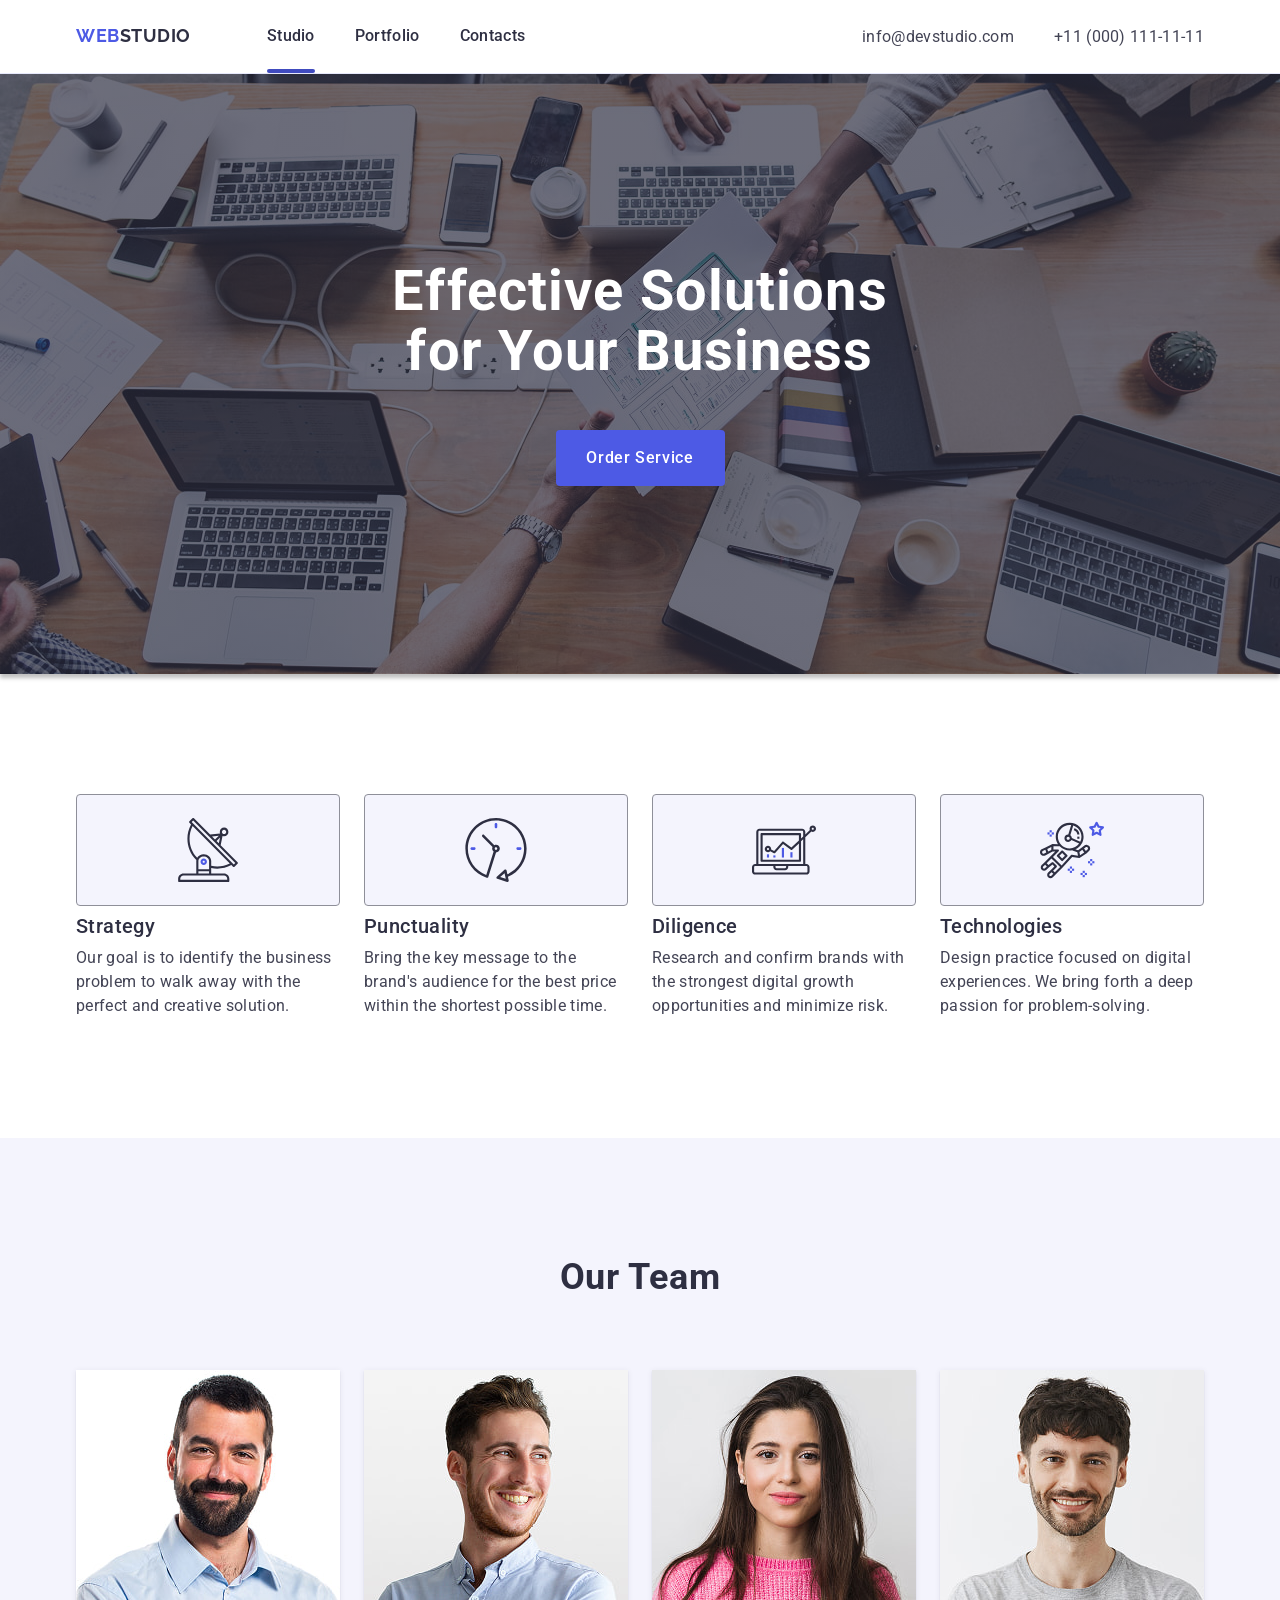
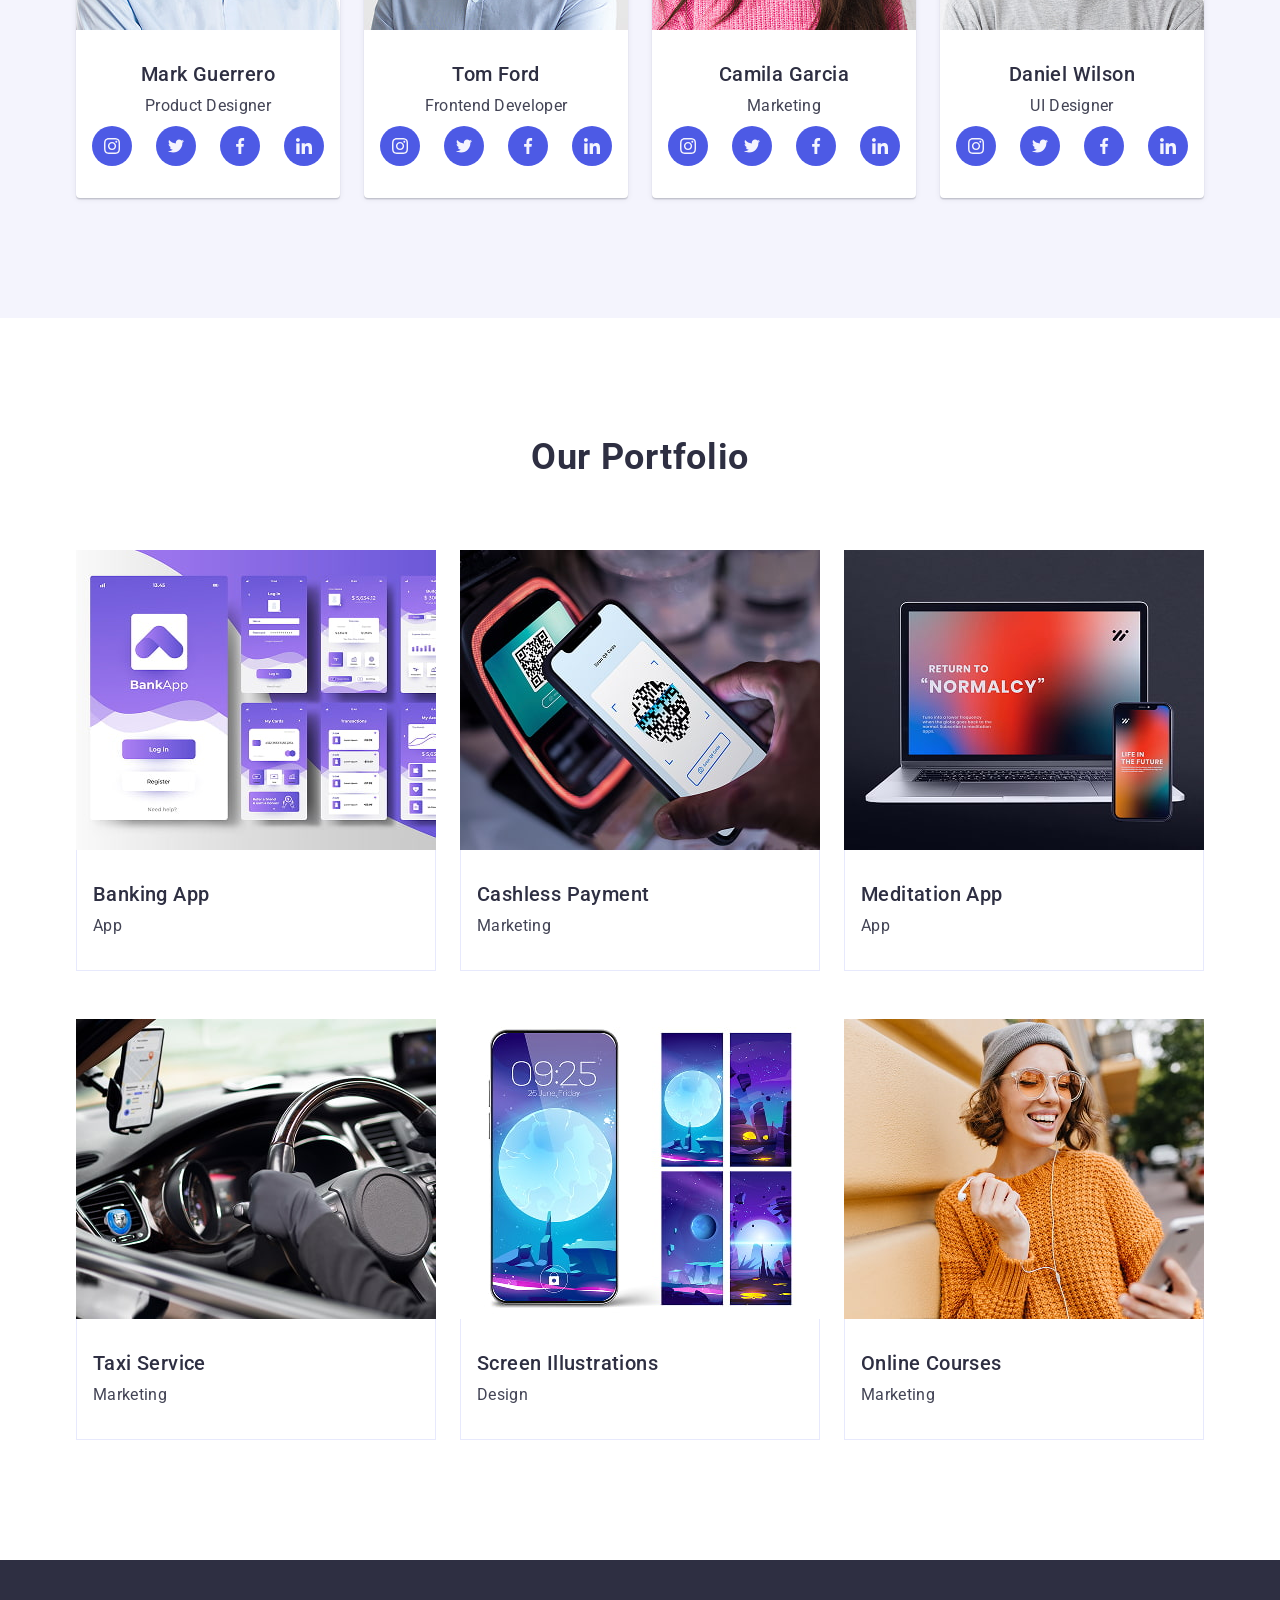
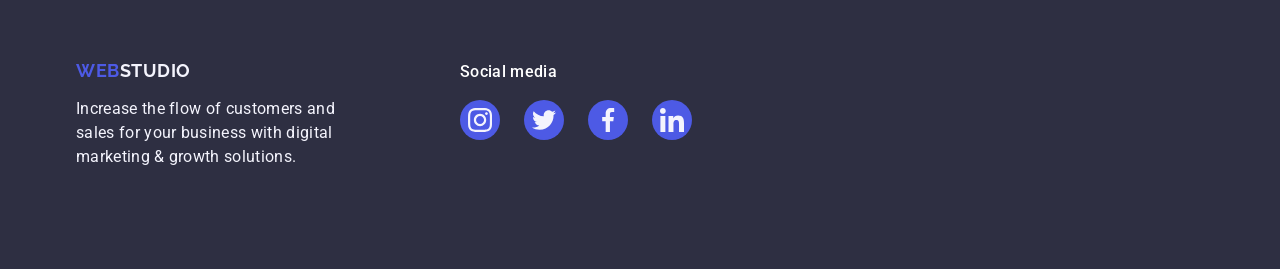
==== commit e5028010: "upd" ====
--- a/index.html
+++ b/index.html
@@ -60,7 +60,7 @@
     <ul class="feature-list">
         <li class="feature-item">
             <div class="feature-container">
-                <svg class="feature-icon" width="64px" height="64px">
+                <svg class="feature-icon" width="64" height="64">
                     <use href="./images/icons.svg#antenna"></use>
                 </svg>
             </div>
@@ -70,7 +70,7 @@
         </li>
         <li class="feature-item">
             <div class="feature-container">
-                <svg class="feature-icon" width="64px" height="64px">
+                <svg class="feature-icon" width="64" height="64">
                     <use href="./images/icons.svg#clock"></use>
                 </svg>
             </div>
@@ -80,7 +80,7 @@
         </li>
         <li class="feature-item">
             <div class="feature-container">
-                <svg class="feature-icon" width="64px" height="64px">
+                <svg class="feature-icon" width="64" height="64">
                     <use href="./images/icons.svg#diagram"></use>
                 </svg>
             </div>
@@ -90,7 +90,7 @@
         </li>
         <li class="feature-item">
             <div class="feature-container">
-                <svg class="feature-icon" width="64px" height="64px">
+                <svg class="feature-icon" width="64" height="64">
                     <use href="./images/icons.svg#astronaut"></use>
                 </svg>
             </div>
@@ -114,28 +114,28 @@
                             <ul class="team-social-list">
                             <li class="team-social-item">
                                 <a href="" class="team-social-link">
-                                    <svg class="team-social-icon" width="16px" height="16px">
+                                    <svg class="team-social-icon" width="16" height="16">
                                     <use href="./images/icons.svg#instagram"></use>
                                 </svg>
                                 </a>
                             </li>
                             <li class="team-social-item">
                                 <a href="" class="team-social-link">
-                                    <svg class="team-social-icon" width="16px" height="16px">
+                                    <svg class="team-social-icon" width="16" height="16">
                                     <use href="./images/icons.svg#twitter"></use>
                                 </svg>
                                 </a>
                             </li>
                             <li class="team-social-item">
                                 <a href="" class="team-social-link">
-                                    <svg class="team-social-icon" width="16px" height="16px">
+                                    <svg class="team-social-icon" width="16" height="16">
                                     <use href="./images/icons.svg#facebook"></use>
                                 </svg>
                                 </a>
                             </li>
                             <li class="team-social-item">
                                 <a href="" class="team-social-link">
-                                    <svg class="team-social-icon" width="16px" height="16px">
+                                    <svg class="team-social-icon" width="16" height="16">
                                     <use href="./images/icons.svg#linkedin"></use>
                                 </svg>
                                 </a>
@@ -151,28 +151,28 @@
                             <ul class="team-social-list">
                             <li class="team-social-item">
                                  <a href="" class="team-social-link">
-                                    <svg class="team-social-icon" width="16px" height="16px">
+                                    <svg class="team-social-icon" width="16" height="16">
                                     <use href="./images/icons.svg#instagram"></use>
                                 </svg>
                                 </a>
                             </li>
                             <li class="team-social-item">
                                  <a href="" class="team-social-link">
-                                    <svg class="team-social-icon" width="16px" height="16px">
+                                    <svg class="team-social-icon" width="16" height="16">
                                     <use href="./images/icons.svg#twitter"></use>
                                 </svg>
                                 </a>
                             </li>
                             <li class="team-social-item">
                                 <a href="" class="team-social-link">
-                                    <svg class="team-social-icon" width="16px" height="16px">
+                                    <svg class="team-social-icon" width="16" height="16">
                                     <use href="./images/icons.svg#facebook"></use>
                                 </svg>
                                 </a>
                             </li>
                             <li class="team-social-item">
                                 <a href="" class="team-social-link">
-                                    <svg class="team-social-icon" width="16px" height="16px">
+                                    <svg class="team-social-icon" width="16" height="16">
                                     <use href="./images/icons.svg#linkedin"></use>
                                 </svg>
                                 </a>
@@ -188,28 +188,28 @@
                             <ul class="team-social-list">
                             <li class="team-social-item">
                                  <a href="" class="team-social-link">
-                                    <svg class="team-social-icon" width="16px" height="16px">
+                                    <svg class="team-social-icon" width="16" height="16">
                                     <use href="./images/icons.svg#instagram"></use>
                                 </svg>
                                 </a>
                             </li>
                             <li class="team-social-item">
                                  <a href="" class="team-social-link">
-                                    <svg class="team-social-icon" width="16px" height="16px">
+                                    <svg class="team-social-icon" width="16" height="16">
                                     <use href="./images/icons.svg#twitter"></use>
                                 </svg>
                                 </a>
                             </li>
                             <li class="team-social-item">
                                 <a href="" class="team-social-link">
-                                    <svg class="team-social-icon" width="16px" height="16px">
+                                    <svg class="team-social-icon" width="16" height="16">
                                     <use href="./images/icons.svg#facebook"></use>
                                 </svg>
                                 </a>
                             </li>
                             <li class="team-social-item">
                                 <a href="" class="team-social-link">
-                                    <svg class="team-social-icon" width="16px" height="16px">
+                                    <svg class="team-social-icon" width="16" height="16">
                                     <use href="./images/icons.svg#linkedin"></use>
                                 </svg>
                                 </a>
@@ -225,28 +225,28 @@
                             <ul class="team-social-list">
                             <li class="team-social-item">
                                  <a href="" class="team-social-link">
-                                    <svg class="team-social-icon" width="16px" height="16px">
+                                    <svg class="team-social-icon" width="16" height="16">
                                     <use href="./images/icons.svg#instagram"></use>
                                 </svg>
                                 </a>
                             </li>
                             <li class="team-social-item">
                                  <a href="" class="team-social-link">
-                                    <svg class="team-social-icon" width="16px" height="16px">
+                                    <svg class="team-social-icon" width="16" height="16">
                                     <use href="./images/icons.svg#twitter"></use>
                                 </svg>
                                 </a>
                             </li>
                             <li class="team-social-item">
                                 <a href="" class="team-social-link">
-                                    <svg class="team-social-icon" width="16px" height="16px">
+                                    <svg class="team-social-icon" width="16" height="16">
                                     <use href="./images/icons.svg#facebook"></use>
                                 </svg>
                                 </a>
                             </li>
                             <li class="team-social-item">
                                 <a href="" class="team-social-link">
-                                    <svg class="team-social-icon" width="16px" height="16px">
+                                    <svg class="team-social-icon" width="16" height="16">
                                     <use href="./images/icons.svg#linkedin"></use>
                                 </svg>
                                 </a>
--- a/css/styles.css
+++ b/css/styles.css
@@ -66,6 +66,7 @@
 
 .container-flex {
     display: flex;
+    align-items: baseline;
 }
 
 .main-logo {
@@ -132,6 +133,9 @@
 
 .page-header {
     border-bottom: 1px solid var(--border-card-cl);
+    box-shadow: 0px 2px 1px rgba(46, 47, 66, 0.08),
+        0px 1px 1px rgba(46, 47, 66, 0.16),
+        0px 1px 6px rgba(46, 47, 66, 0.08);
 }
 
 .logo-header {
@@ -159,12 +163,13 @@
     color: var(--secondary-cl);
     padding-top: 24px;
     padding-bottom: 24px;
-    transition: color var(--transition-duration-and-func);
+    
 }
 
 .menu-link:hover,
 .menu-link:focus {
     color: var(--main-hover-cl);
+    transition: color var(--transition-duration-and-func);
 }
 
 .menu-link::after {
@@ -175,7 +180,6 @@
     width: 100%;
     height: 4px;
     border-radius: 2px;
-    
 }
 
 .menu-link.active::after {
@@ -194,12 +198,12 @@
     display: block;
     padding-top: 24px;
     padding-bottom: 24px;
-    transition: color var(--transition-duration-and-func);
 }
 
 .address-menu-link:hover,
 .address-menu-link:focus {
     color: var(--main-hover-cl);
+    transition: color var(--transition-duration-and-func);
 }
 
 /* ===================== HERO STYLES ===================== */
@@ -262,6 +266,8 @@
 .feature-container {
     display: flex;
     justify-content: center;
+    align-items: center;
+    height: 112px;
     padding: 24px 0;
     margin-bottom: 8px;
     background-color: var(--cloud-cl);
@@ -308,22 +314,22 @@
 .team-container {
     display: flex;
     flex-direction: column;
-    align-items: center;
+    padding-left: 0;
+    padding-right: 0;
     
 }
 
 .team-social-list {
-    font-size: 0;
-}
-
-.team-social-item {
-    display: inline-block;
-    margin-right: 24px;
-}
-
-.team-social-item:last-child {
-    margin-right: 0px;
-}
+    display: flex;
+    justify-content: center;
+    gap: 24px;
+}
+
+/* .team-social-item {
+    
+} */
+
+
 
 .team-social-link {
     display: flex;
@@ -333,12 +339,13 @@
     height: 40px;
     background-color: var(--iris-cl);
     border-radius: 50%;
-    transition: background-color var(--transition-duration-and-func)
+    
 }
 
 .team-social-link:hover,
 .team-social-link:focus {
     background-color: var(--main-hover-cl);
+    transition: background-color var(--transition-duration-and-func);
 }
 
 .team-social-icon {
@@ -425,11 +432,11 @@
     margin-bottom: 16px;
 }
 
-.footer-social-item {
-    margin-right: 16px;
-}
+/* .footer-social-item {
+} */
 
 .footer-social-link:hover,
 .footer-social-link:focus {
     background-color: var(--green-cl);
+    transition: background-color var(--transition-duration-and-func);
 }
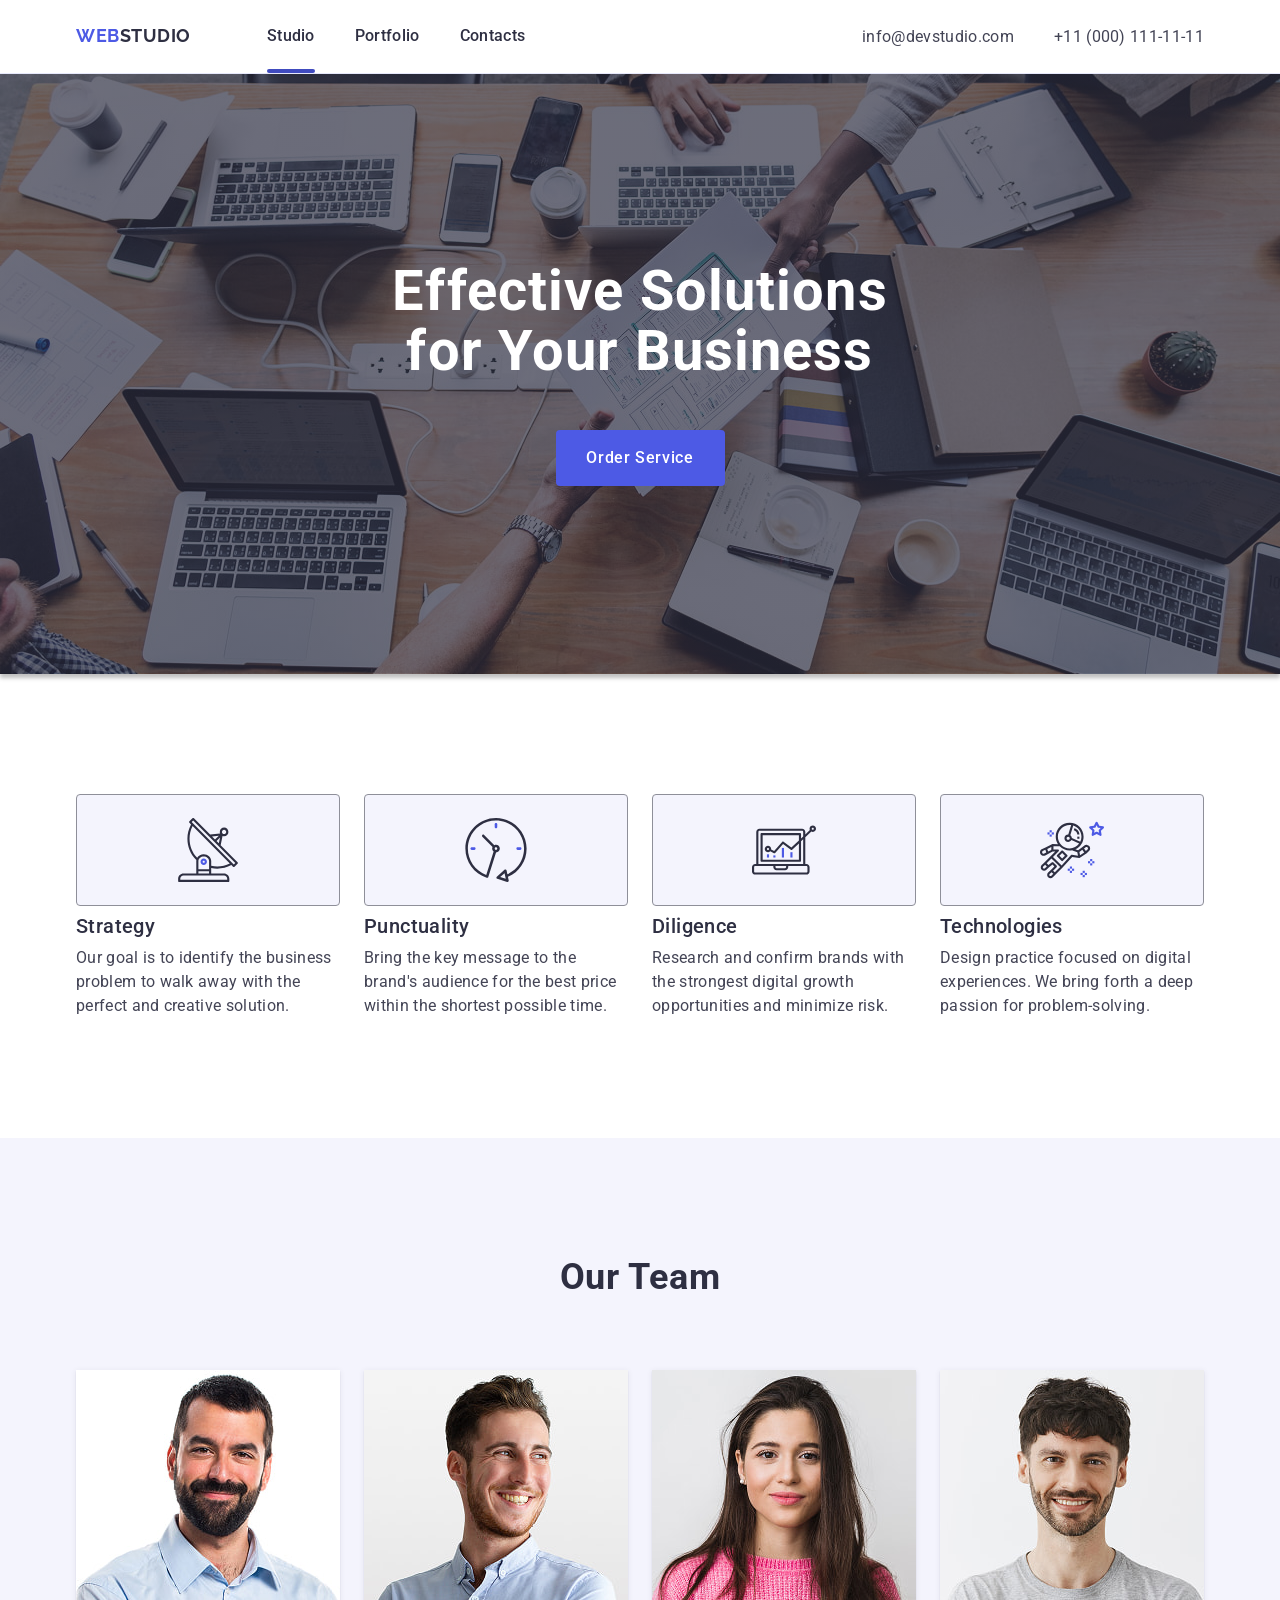
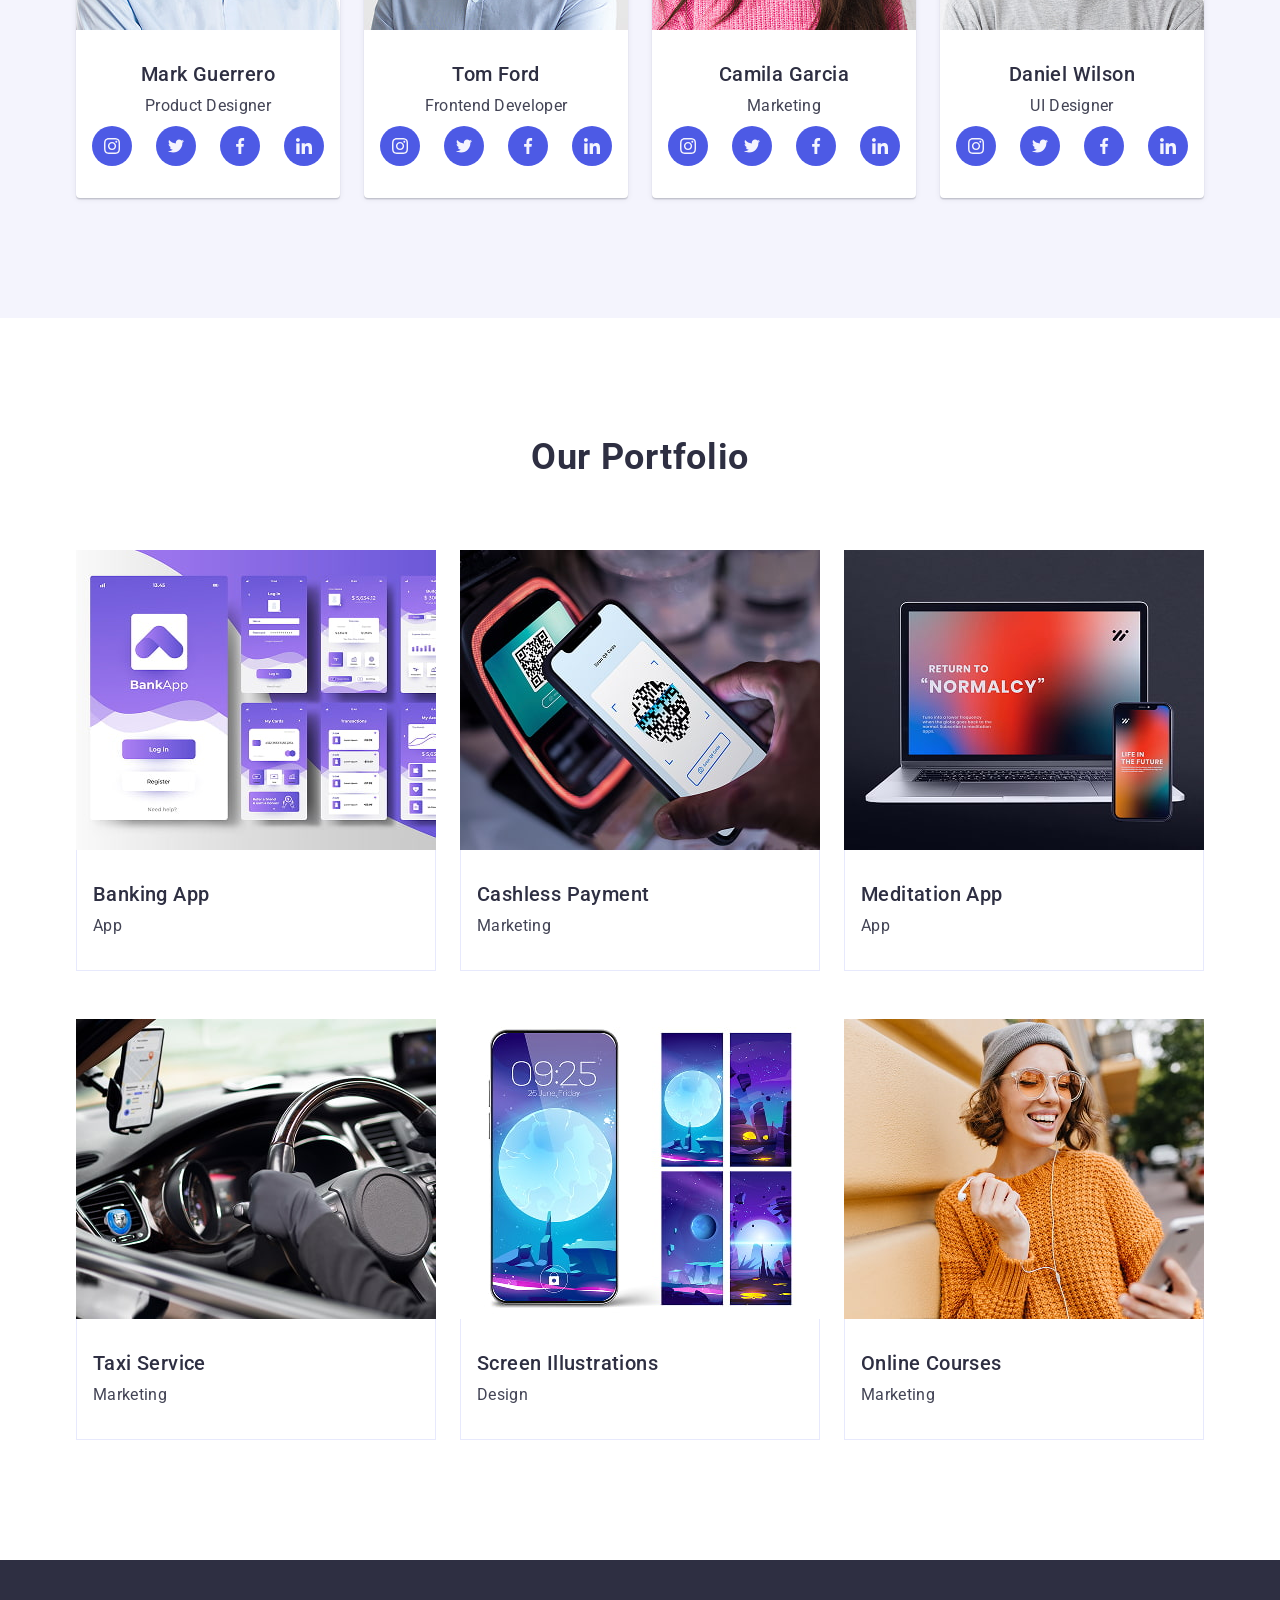
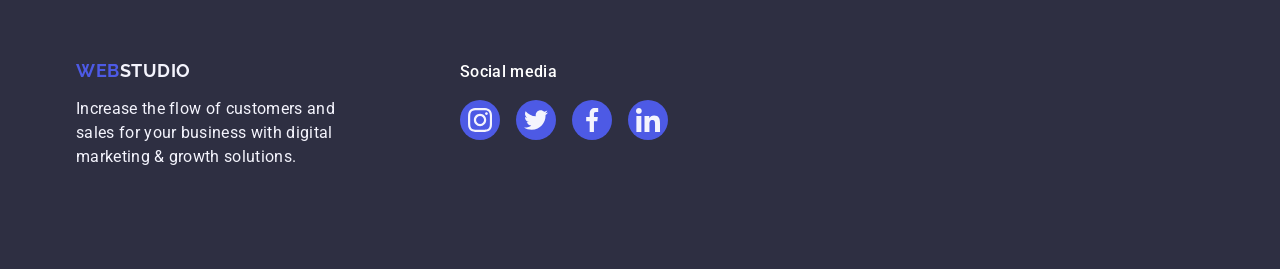
==== commit cee5d678: "upd" ====
--- a/index.html
+++ b/index.html
@@ -355,31 +355,31 @@
     </div>
     <div class="second-container-footer">
         <p class="footer-social-txt">Social media</p>
-        <ul class="team-social-list">
+        <ul class="team-social-list footer-social-list">
             <li class="team-social-item footer-social-item">
                 <a href="" class="team-social-link footer-social-link">
-                    <svg class="team-social-icon" width="24px" height="24px">
+                    <svg class="team-social-icon" width="24" height="24">
                         <use href="./images/icons.svg#instagram"></use>
                     </svg>
                 </a>
             </li>
             <li class="team-social-item footer-social-item">
                 <a href="" class="team-social-link footer-social-link">
-                    <svg class="team-social-icon" width="24px" height="24px">
+                    <svg class="team-social-icon" width="24" height="24">
                         <use href="./images/icons.svg#twitter"></use>
                     </svg>
                 </a>
             </li>
             <li class="team-social-item footer-social-item">
                 <a href="" class="team-social-link footer-social-link">
-                    <svg class="team-social-icon" width="24px" height="24px">
+                    <svg class="team-social-icon" width="24" height="24">
                         <use href="./images/icons.svg#facebook"></use>
                     </svg>
                 </a>
             </li>
             <li class="team-social-item footer-social-item">
                 <a href="" class="team-social-link footer-social-link">
-                    <svg class="team-social-icon" width="24px" height="24px">
+                    <svg class="team-social-icon" width="24" height="24">
                         <use href="./images/icons.svg#linkedin"></use>
                     </svg>
                 </a>
--- a/css/styles.css
+++ b/css/styles.css
@@ -163,13 +163,14 @@
     color: var(--secondary-cl);
     padding-top: 24px;
     padding-bottom: 24px;
+    transition: color var(--transition-duration-and-func);
     
 }
 
 .menu-link:hover,
 .menu-link:focus {
     color: var(--main-hover-cl);
-    transition: color var(--transition-duration-and-func);
+    
 }
 
 .menu-link::after {
@@ -198,12 +199,13 @@
     display: block;
     padding-top: 24px;
     padding-bottom: 24px;
+    transition: color var(--transition-duration-and-func);
 }
 
 .address-menu-link:hover,
 .address-menu-link:focus {
     color: var(--main-hover-cl);
-    transition: color var(--transition-duration-and-func);
+    
 }
 
 /* ===================== HERO STYLES ===================== */
@@ -432,8 +434,10 @@
     margin-bottom: 16px;
 }
 
-/* .footer-social-item {
-} */
+.footer-social-list {
+    gap: 16px;
+
+}
 
 .footer-social-link:hover,
 .footer-social-link:focus {
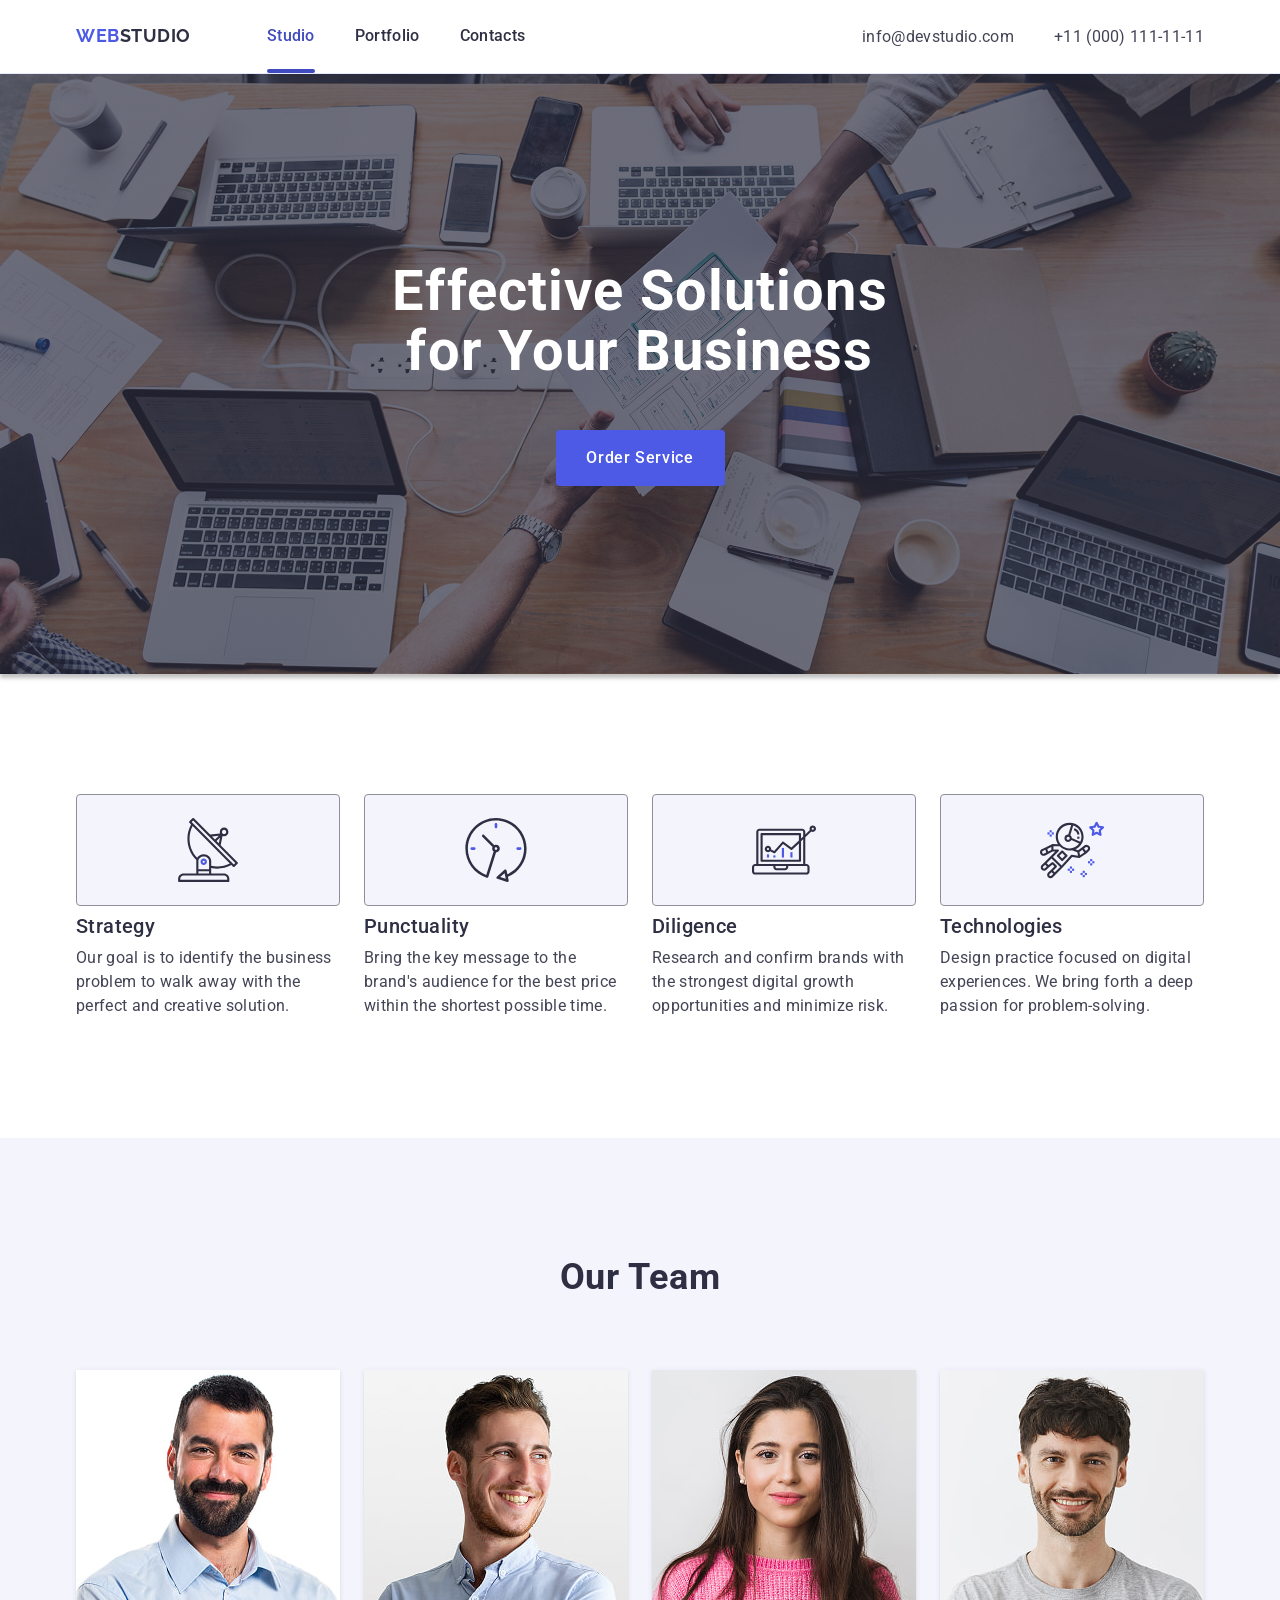
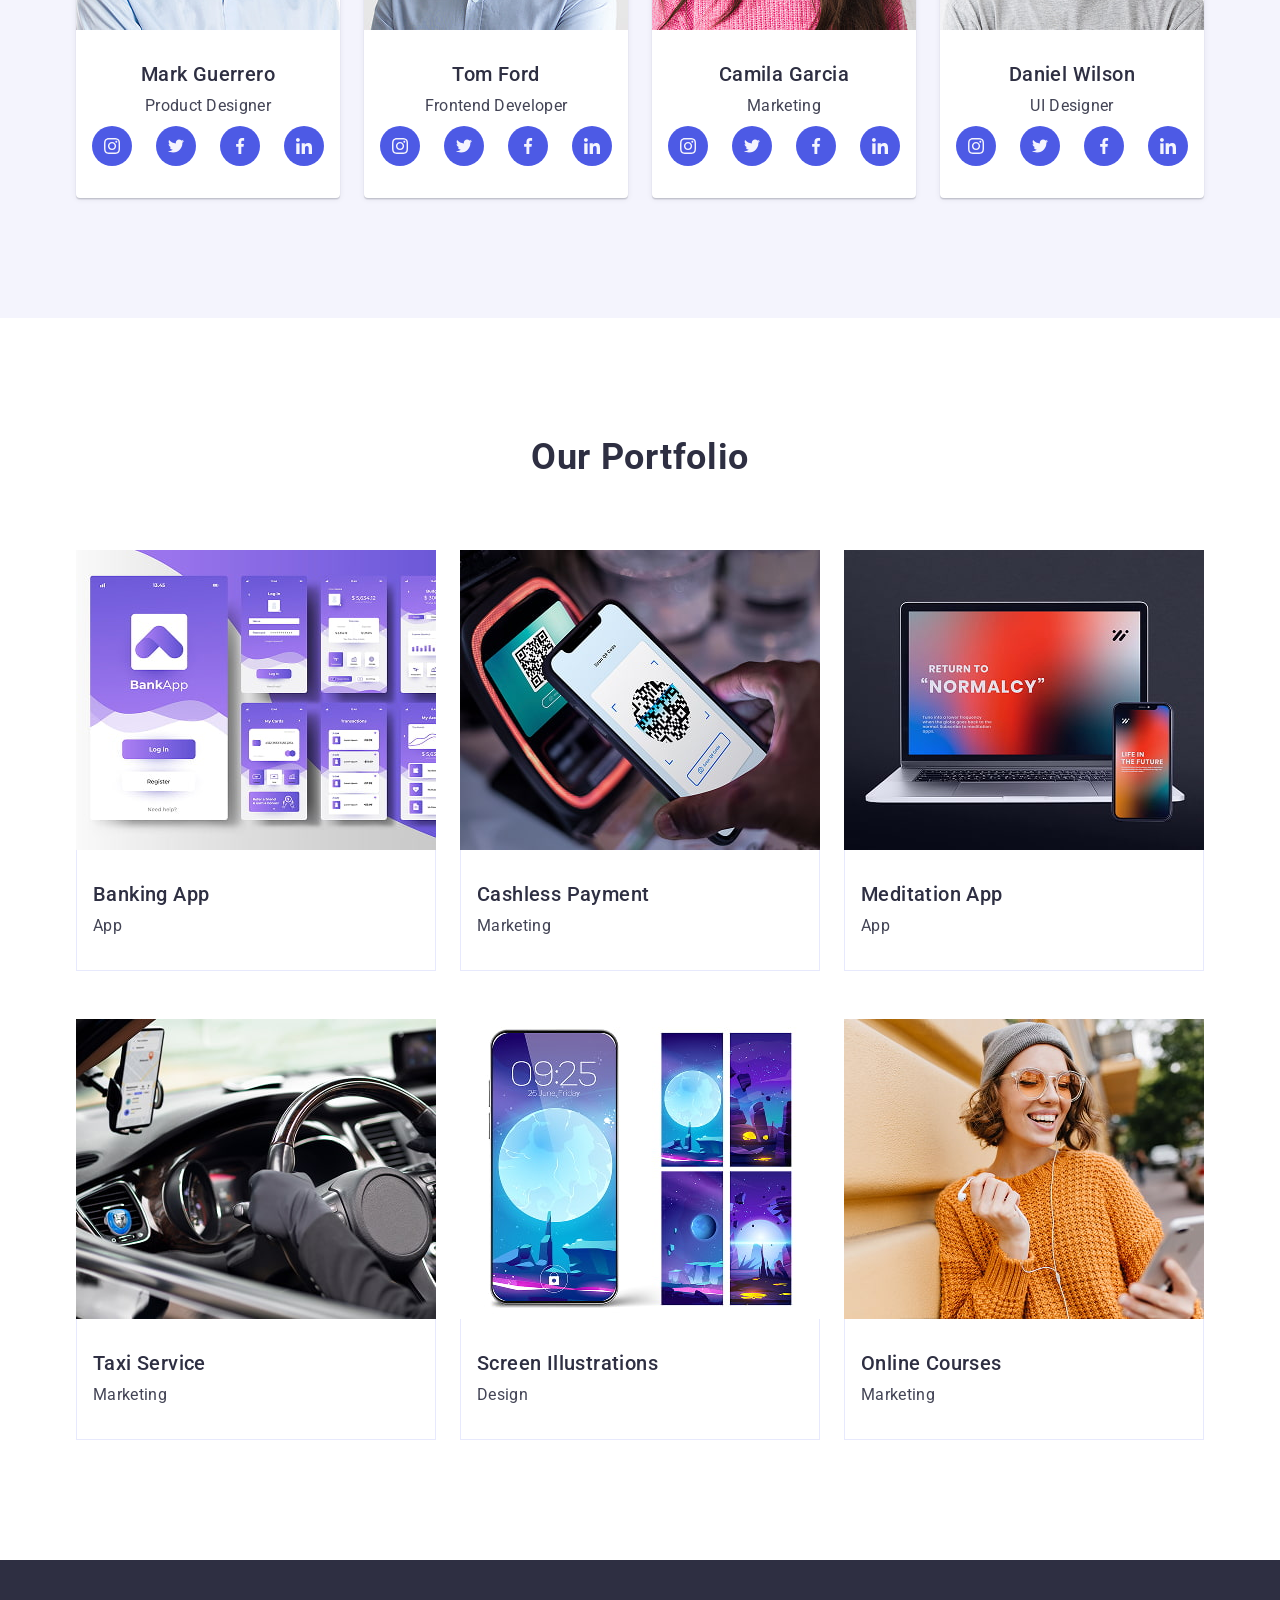
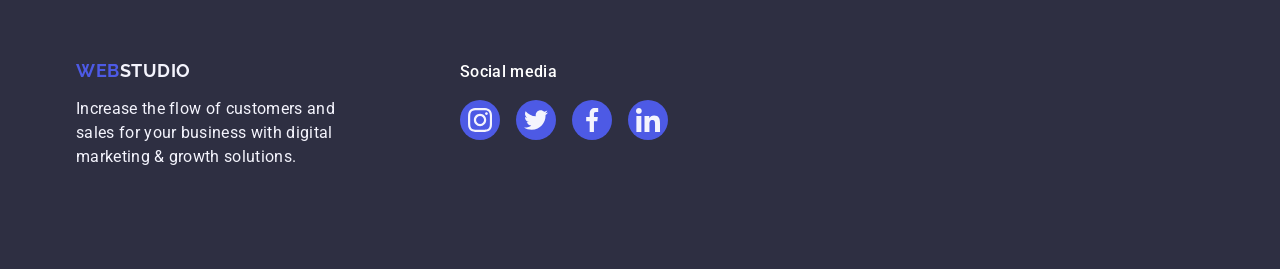
==== commit f31e5b59: "upd" ====
--- a/index.html
+++ b/index.html
@@ -263,7 +263,7 @@
 <h2 class="portfolio-title title-bold">Our Portfolio</h2>
 <ul class="portfolio-list">
     <li class="portfolio-item">
-        <a class="portfolio-card-link" href="">
+        
             <div class="portfolio-thumb">
         <img class="portfolio-card" src="./images/portfolio/img5.jpg" alt="Banking App" width="360" height="300">
         <p class="portfolio-overlay-subtitle">14 Stylish and User-Friendly App Design Concepts · Task Manager App · Calorie Tracker App · Exotic Fruit Ecommerce App ·
@@ -273,10 +273,10 @@
         <h3 class="portfolio-second-title title-medium">Banking App</h3>
         <p class="portfolio-txt small-font">App</p>
         </div>
-        </a>
-    </li>
-    <li class="portfolio-item">
-        <a class="portfolio-card-link" href="">
+        
+    </li>
+    <li class="portfolio-item">
+        
             <div class="portfolio-thumb">
         <img class="portfolio-card" src="./images/portfolio/img4.jpg" alt="Cashless Payment" width="360" height="300">
         <p class="portfolio-overlay-subtitle">14 Stylish and User-Friendly App Design Concepts · Task Manager App · Calorie Tracker App · Exotic Fruit Ecommerce App ·
@@ -286,10 +286,10 @@
         <h3 class="portfolio-second-title title-medium">Cashless Payment</h3>
         <p class="portfolio-txt small-font">Marketing</p>
         </div>
-        </a>
-    </li>
-    <li class="portfolio-item">
-        <a class="portfolio-card-link" href="">
+        
+    </li>
+    <li class="portfolio-item">
+        
             <div class="portfolio-thumb">
         <img class="portfolio-card" src="./images/portfolio/img3.jpg" alt="Meditation App" width="360" height="300">
         <p class="portfolio-overlay-subtitle">14 Stylish and User-Friendly App Design Concepts · Task Manager App · Calorie Tracker App · Exotic Fruit Ecommerce App ·
@@ -299,10 +299,10 @@
         <h3 class="portfolio-second-title title-medium">Meditation App</h3>
         <p class="portfolio-txt small-font">App</p>
         </div>
-        </a>
-    </li>
-    <li class="portfolio-item">
-        <a class="portfolio-card-link" href="">
+        
+    </li>
+    <li class="portfolio-item">
+        
             <div class="portfolio-thumb">
         <img class="portfolio-card" src="./images/portfolio/img2.jpg" alt="Taxi Service" width="360" height="300">
         <p class="portfolio-overlay-subtitle">14 Stylish and User-Friendly App Design Concepts · Task Manager App · Calorie Tracker App · Exotic Fruit Ecommerce App ·
@@ -312,10 +312,10 @@
         <h3 class="portfolio-second-title title-medium">Taxi Service</h3>
         <p class="portfolio-txt small-font">Marketing</p>
         </div>
-        </a>
-    </li>
-    <li class="portfolio-item">
-        <a class="portfolio-card-link" href="">
+        
+    </li>
+    <li class="portfolio-item">
+        
             <div class="portfolio-thumb">
         <img class="portfolio-card" src="./images/portfolio/img1.jpg" alt="Screen Illustrations" width="360" height="300">
         <p class="portfolio-overlay-subtitle">14 Stylish and User-Friendly App Design Concepts · Task Manager App · Calorie Tracker App · Exotic Fruit Ecommerce App ·
@@ -325,10 +325,10 @@
         <h3 class="portfolio-second-title title-medium">Screen Illustrations</h3>
         <p class="portfolio-txt small-font">Design</p>
         </div>
-        </a>
-    </li>
-    <li class="portfolio-item">
-        <a class="portfolio-card-link" href="">
+        
+    </li>
+    <li class="portfolio-item">
+        
             <div class="portfolio-thumb">
         <img class="portfolio-card" src="./images/portfolio/img.jpg" alt="Online Courses" width="360" height="300">
         <p class="portfolio-overlay-subtitle">14 Stylish and User-Friendly App Design Concepts · Task Manager App · Calorie Tracker App · Exotic Fruit Ecommerce App ·
@@ -338,7 +338,7 @@
         <h3 class="portfolio-second-title title-medium">Online Courses</h3>
         <p class="portfolio-txt small-font">Marketing</p>
         </div>
-        </a>
+        
     </li>
 </ul>
             </div>
--- a/css/styles.css
+++ b/css/styles.css
@@ -168,7 +168,8 @@
 }
 
 .menu-link:hover,
-.menu-link:focus {
+.menu-link:focus,
+.menu-link.active {
     color: var(--main-hover-cl);
     
 }
@@ -365,25 +366,19 @@
 
 .portfolio-item {
     width: calc((100% - 48px) / 3);
-    
+    transition: box-shadow var(--transition-duration-and-func);
 }
 
 .portfolio-item:hover {
     box-shadow: 0 2px 1px 0 rgba(46, 47, 66, 0.08), 0 1px 1px 0 rgba(46, 47, 66, 0.16), 0 1px 6px 0 rgba(46, 47, 66, 0.08);
-    transition: box-shadow var(--transition-duration-and-func);
-}
+}
+
 
 .portfolio-container {
     border: 1px solid var(--border-card-cl);
     border-top: none;
 }
 
-
-.portfolio-card-link:hover .portfolio-overlay-subtitle {
-    transform: translatey(0);
-    transition: transform var(--transition-duration-and-func);
-}
-
 .portfolio-thumb {
     position: relative;
     overflow: hidden;
@@ -392,17 +387,20 @@
 
 .portfolio-overlay-subtitle {
     position: absolute;
-    top: 0px;
-    left: 0px;
+    top: 0;
     width: 100%;
     height: 100%;
     padding: 40px 32px;
     color: var(--cloud-cl);
-    line-height: 150%;
+    line-height: 1.50;
     letter-spacing: 0.02em;
     background-color: var(--iris-cl);
     transform: translateY(100%);
     transition: transform var(--transition-duration-and-func);
+}
+
+.portfolio-item:hover .portfolio-overlay-subtitle {
+    transform: translateY(0%);
 }
 
 /* ===================== FOOTER STYLES ===================== */
